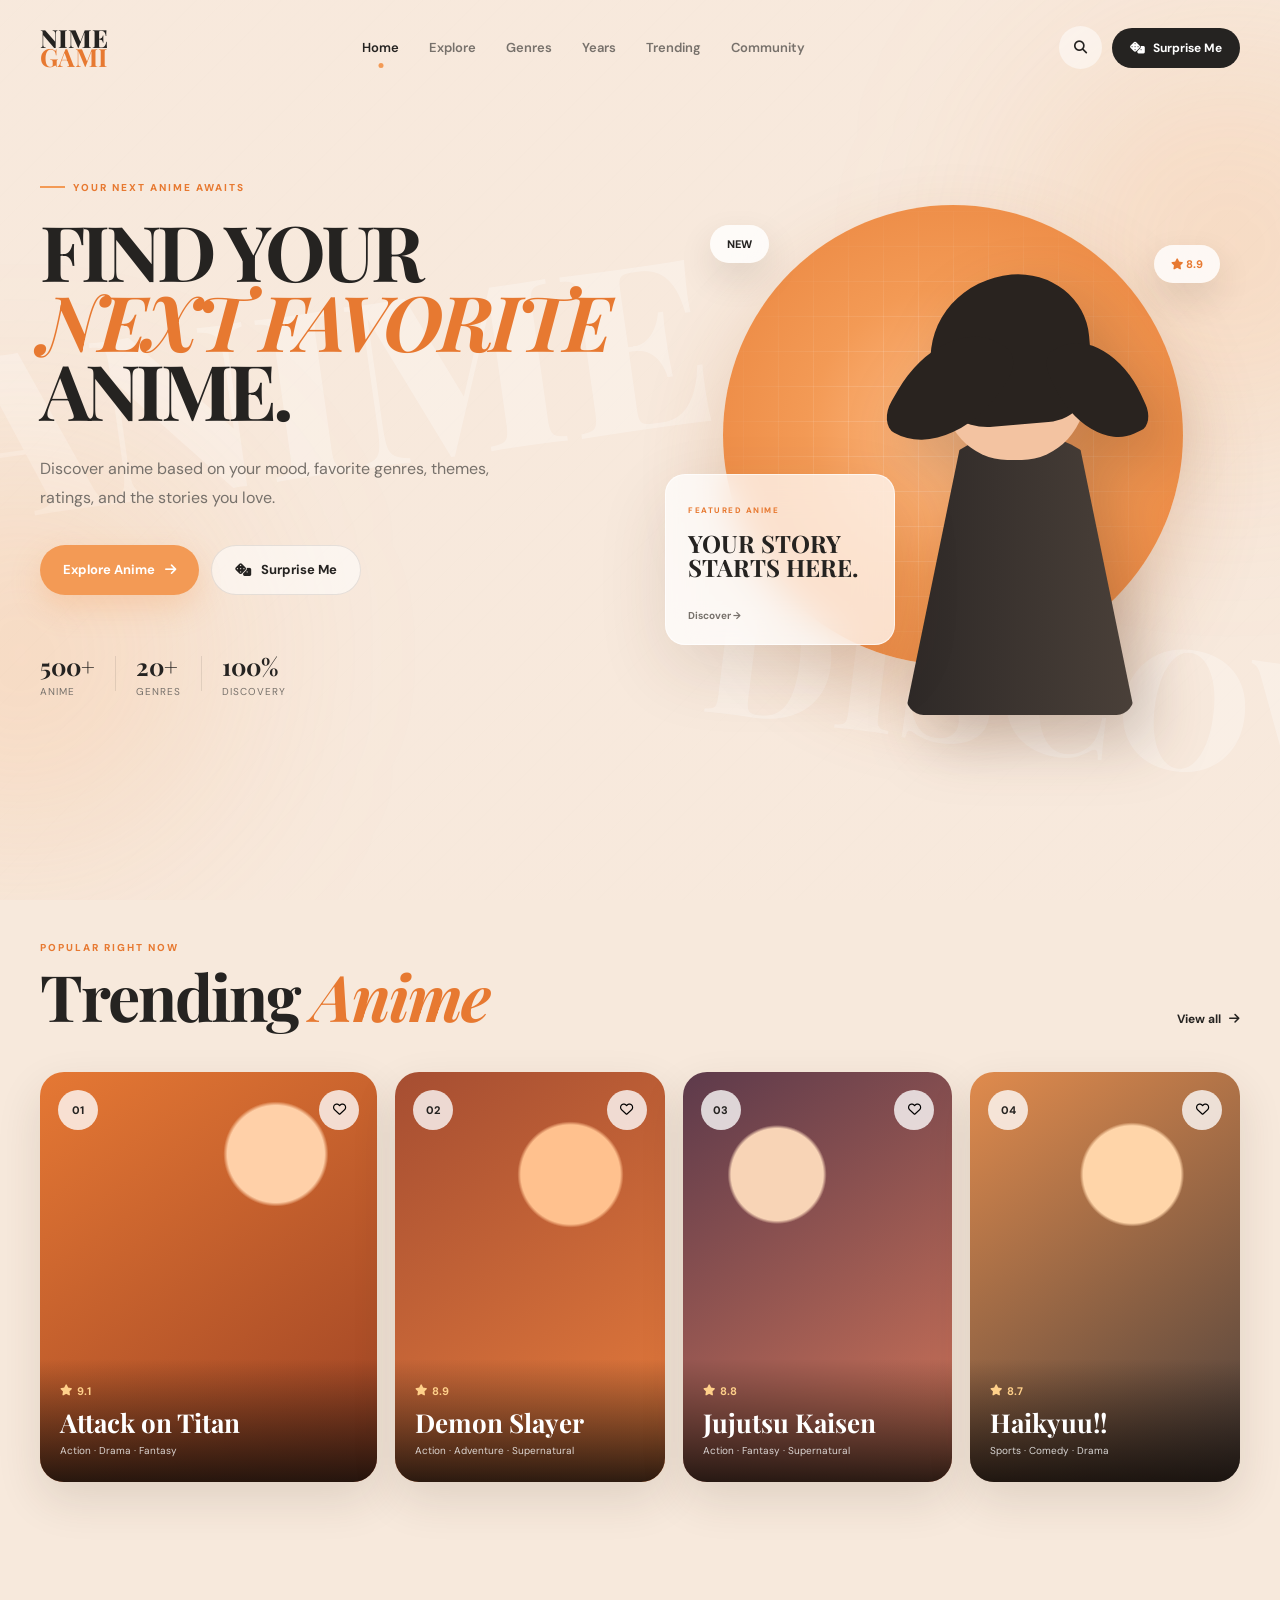
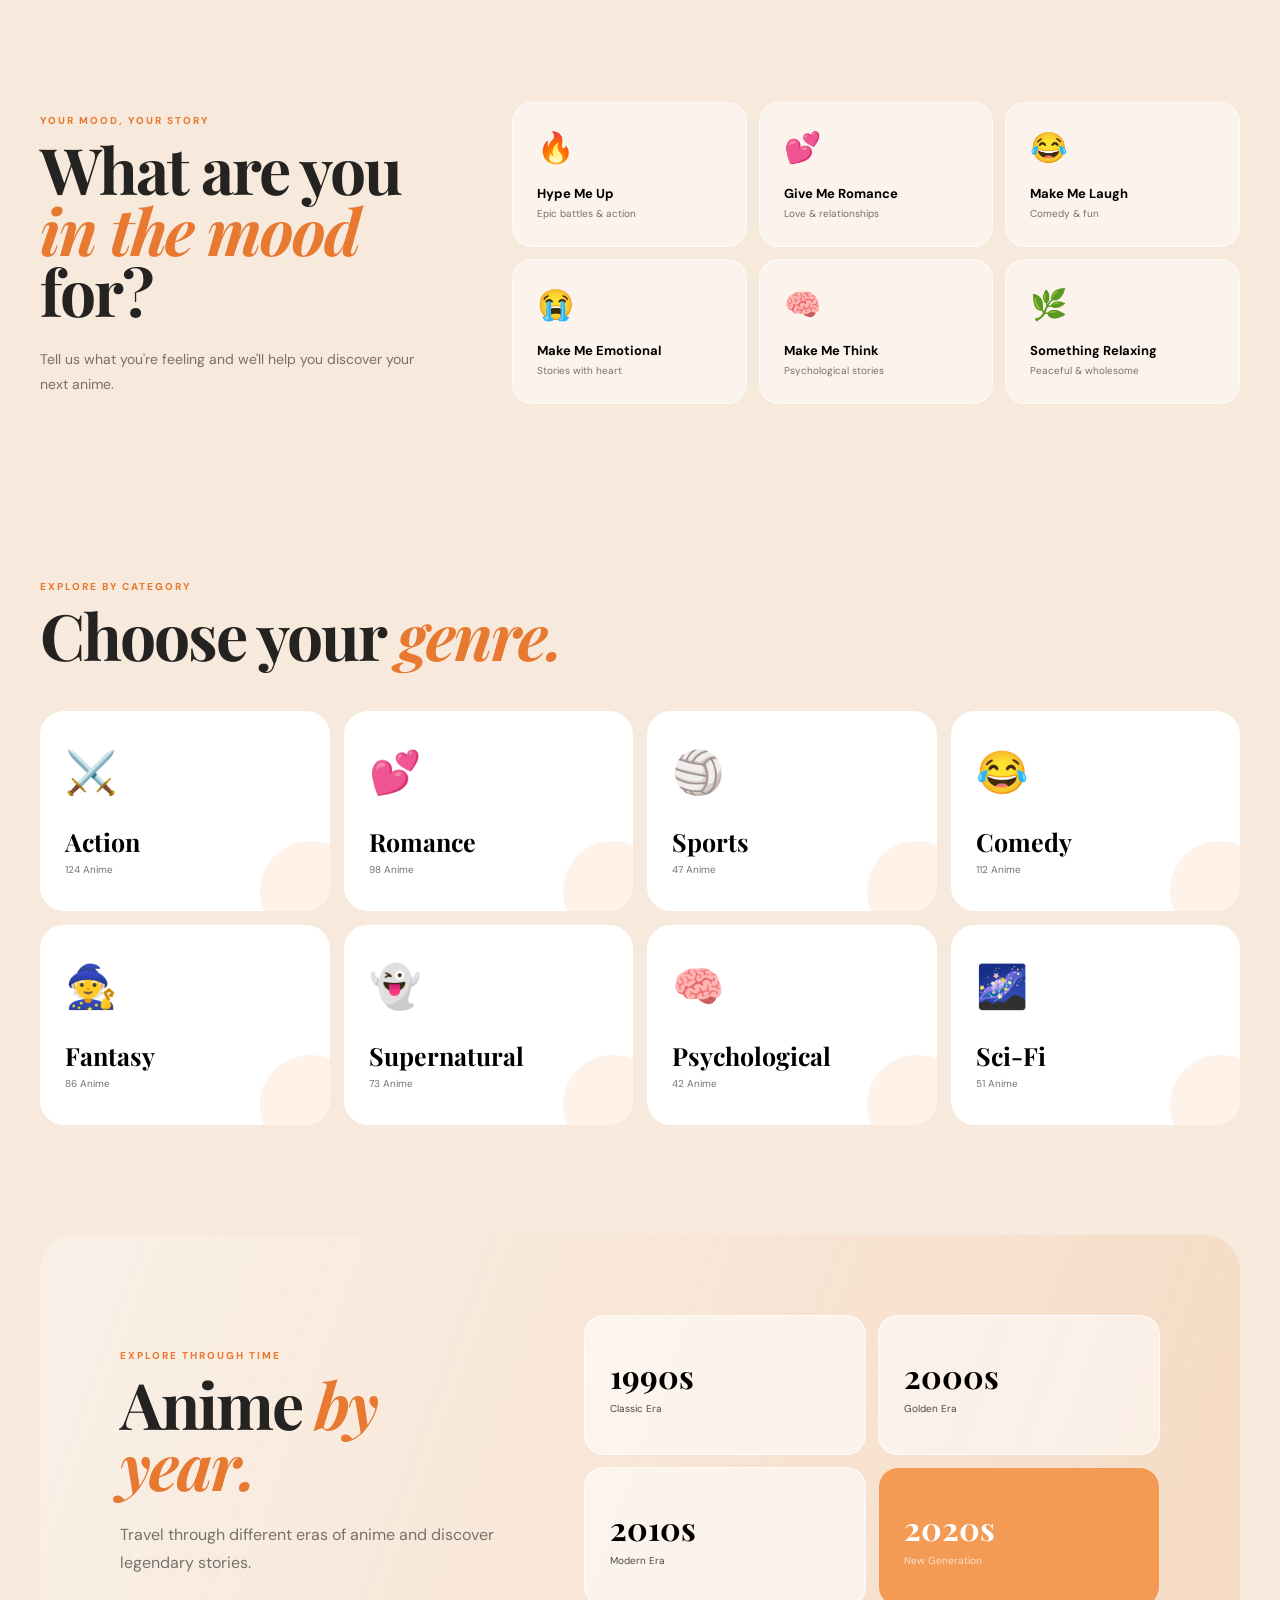
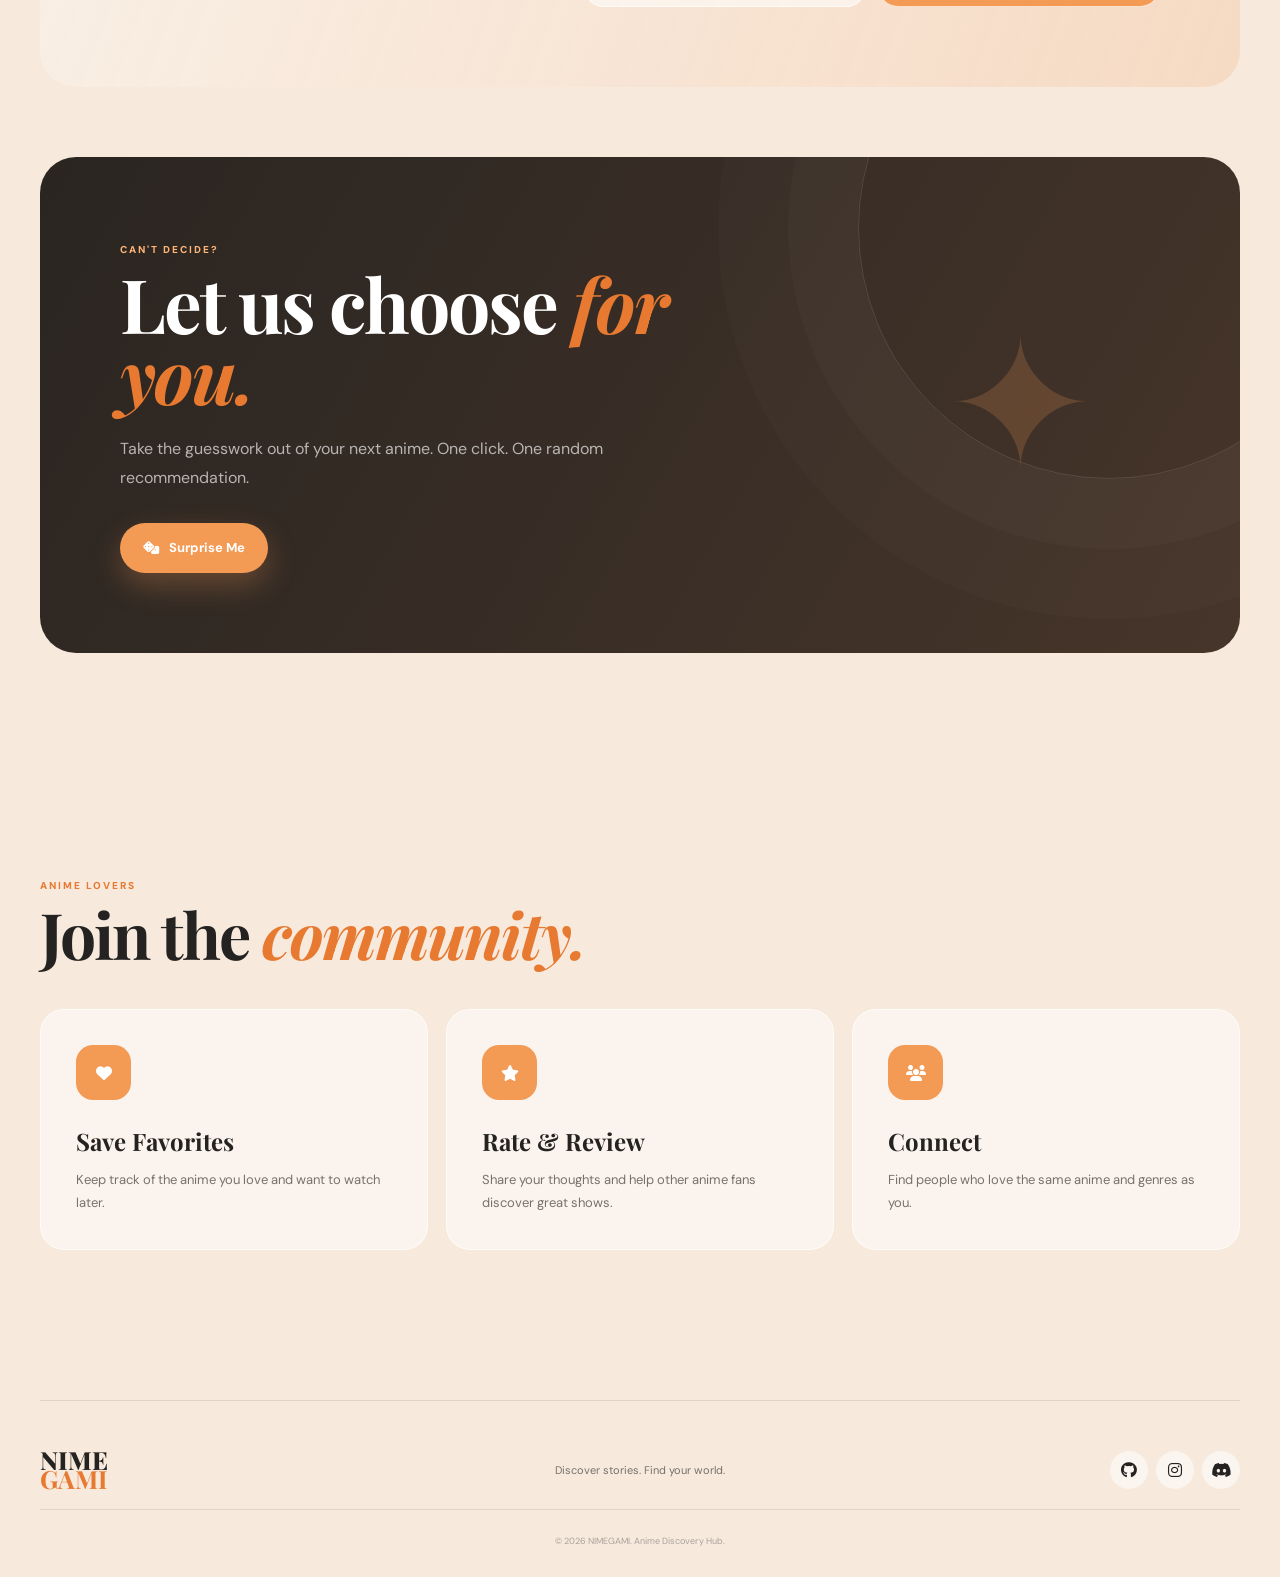
==== Dashboard.html @ 41d439b0 "01" ====
<!DOCTYPE html>
<html lang="en">
<head>
    <meta charset="UTF-8">
    <meta name="viewport" content="width=device-width, initial-scale=1.0">

    <title>NIMEGAMI — Anime Discovery Hub</title>

    <!-- Google Font -->
    <link rel="preconnect" href="https://fonts.googleapis.com">
    <link rel="preconnect" href="https://fonts.gstatic.com" crossorigin>
    <link href="https://fonts.googleapis.com/css2?family=DM+Sans:wght@400;500;600;700&family=Playfair+Display:wght@600;700;800&display=swap" rel="stylesheet">

    <!-- Icons -->
    <link rel="stylesheet"
          href="https://cdnjs.cloudflare.com/ajax/libs/font-awesome/6.5.2/css/all.min.css">

    <!-- CSS -->
    <link rel="stylesheet" href="style.css">
</head>

<body>

    <!-- =========================================
         BACKGROUND DECORATION
    ========================================== -->

    <div class="background-decoration">
        <span class="manga-text">ANIME</span>
        <span class="manga-text manga-two">DISCOVER</span>
        <div class="orange-glow glow-one"></div>
        <div class="orange-glow glow-two"></div>
    </div>


    <!-- =========================================
         NAVIGATION
    ========================================== -->

    <header class="navbar">

        <a href="#home" class="logo">
            <span>NIME</span>
            <strong>GAMI</strong>
        </a>

        <nav class="nav-links">
            <a href="#home" class="active">Home</a>
            <a href="#explore">Explore</a>
            <a href="#genres">Genres</a>
            <a href="#years">Years</a>
            <a href="#trending">Trending</a>
            <a href="#community">Community</a>
        </nav>

        <div class="nav-actions">

            <button class="search-button" id="openSearch">
                <i class="fa-solid fa-magnifying-glass"></i>
            </button>

            <button class="surprise-nav" id="navSurprise">
                <i class="fa-solid fa-dice"></i>
                Surprise Me
            </button>

        </div>

    </header>


    <main>


        <!-- =========================================
             HERO SECTION
        ========================================== -->

        <section class="hero section" id="home">

            <div class="hero-content">

                <div class="hero-label">
                    <span></span>
                    YOUR NEXT ANIME AWAITS
                </div>

                <h1>
                    FIND YOUR
                    <span>NEXT FAVORITE</span>
                    ANIME.
                </h1>

                <p>
                    Discover anime based on your mood, favorite genres,
                    themes, ratings, and the stories you love.
                </p>

                <div class="hero-buttons">

                    <a href="#explore" class="primary-button">
                        Explore Anime
                        <i class="fa-solid fa-arrow-right"></i>
                    </a>

                    <button class="secondary-button" id="heroSurprise">
                        <i class="fa-solid fa-dice"></i>
                        Surprise Me
                    </button>

                </div>

                <div class="hero-stats">

                    <div class="stat">
                        <strong>500+</strong>
                        <span>Anime</span>
                    </div>

                    <div class="stat-line"></div>

                    <div class="stat">
                        <strong>20+</strong>
                        <span>Genres</span>
                    </div>

                    <div class="stat-line"></div>

                    <div class="stat">
                        <strong>100%</strong>
                        <span>Discovery</span>
                    </div>

                </div>

            </div>


            <!-- HERO ART -->

            <div class="hero-art">

                <div class="hero-circle"></div>

                <div class="hero-grid"></div>

                <div class="hero-card">

                    <span class="featured-label">
                        FEATURED ANIME
                    </span>

                    <h3>YOUR STORY<br>STARTS HERE.</h3>

                    <div class="hero-card-bottom">
                        <span>Discover →</span>
                    </div>

                </div>

                <!-- Decorative Anime Silhouette -->
                <div class="anime-silhouette">

                    <div class="character-head"></div>

                    <div class="character-hair hair-one"></div>
                    <div class="character-hair hair-two"></div>
                    <div class="character-hair hair-three"></div>

                    <div class="character-body"></div>

                </div>

                <div class="floating-tag tag-one">
                    <i class="fa-solid fa-star"></i>
                    8.9
                </div>

                <div class="floating-tag tag-two">
                    NEW
                </div>

            </div>

        </section>


        <!-- =========================================
             TRENDING SECTION
        ========================================== -->

        <section class="section trending-section" id="trending">

            <div class="section-heading">

                <div>
                    <span class="eyebrow">POPULAR RIGHT NOW</span>

                    <h2>
                        Trending <span>Anime</span>
                    </h2>
                </div>

                <a href="#explore" class="view-all">
                    View all
                    <i class="fa-solid fa-arrow-right"></i>
                </a>

            </div>


            <div class="anime-grid" id="trendingGrid">

                <!-- CARD 1 -->

                <article class="anime-card featured-anime">

                    <div class="anime-image image-one">

                        <div class="ranking">01</div>

                        <button class="favorite-btn">
                            <i class="fa-regular fa-heart"></i>
                        </button>

                        <div class="anime-overlay">

                            <div class="anime-rating">
                                <i class="fa-solid fa-star"></i>
                                9.1
                            </div>

                            <h3>Attack on Titan</h3>

                            <p>
                                Action · Drama · Fantasy
                            </p>

                        </div>

                    </div>

                </article>


                <!-- CARD 2 -->

                <article class="anime-card">

                    <div class="anime-image image-two">

                        <div class="ranking">02</div>

                        <button class="favorite-btn">
                            <i class="fa-regular fa-heart"></i>
                        </button>

                        <div class="anime-overlay">

                            <div class="anime-rating">
                                <i class="fa-solid fa-star"></i>
                                8.9
                            </div>

                            <h3>Demon Slayer</h3>

                            <p>
                                Action · Adventure · Supernatural
                            </p>

                        </div>

                    </div>

                </article>


                <!-- CARD 3 -->

                <article class="anime-card">

                    <div class="anime-image image-three">

                        <div class="ranking">03</div>

                        <button class="favorite-btn">
                            <i class="fa-regular fa-heart"></i>
                        </button>

                        <div class="anime-overlay">

                            <div class="anime-rating">
                                <i class="fa-solid fa-star"></i>
                                8.8
                            </div>

                            <h3>Jujutsu Kaisen</h3>

                            <p>
                                Action · Fantasy · Supernatural
                            </p>

                        </div>

                    </div>

                </article>


                <!-- CARD 4 -->

                <article class="anime-card">

                    <div class="anime-image image-four">

                        <div class="ranking">04</div>

                        <button class="favorite-btn">
                            <i class="fa-regular fa-heart"></i>
                        </button>

                        <div class="anime-overlay">

                            <div class="anime-rating">
                                <i class="fa-solid fa-star"></i>
                                8.7
                            </div>

                            <h3>Haikyuu!!</h3>

                            <p>
                                Sports · Comedy · Drama
                            </p>

                        </div>

                    </div>

                </article>

            </div>

        </section>


        <!-- =========================================
             MOOD SECTION
        ========================================== -->

        <section class="section mood-section">

            <div class="mood-intro">

                <span class="eyebrow">YOUR MOOD, YOUR STORY</span>

                <h2>
                    What are you
                    <span>in the mood</span>
                    for?
                </h2>

                <p>
                    Tell us what you're feeling and we'll help
                    you discover your next anime.
                </p>

            </div>


            <div class="mood-grid">

                <button class="mood-card" data-mood="hype">
                    <span class="mood-icon">🔥</span>
                    <strong>Hype Me Up</strong>
                    <small>Epic battles & action</small>
                </button>

                <button class="mood-card" data-mood="romance">
                    <span class="mood-icon">💕</span>
                    <strong>Give Me Romance</strong>
                    <small>Love & relationships</small>
                </button>

                <button class="mood-card" data-mood="funny">
                    <span class="mood-icon">😂</span>
                    <strong>Make Me Laugh</strong>
                    <small>Comedy & fun</small>
                </button>

                <button class="mood-card" data-mood="emotional">
                    <span class="mood-icon">😭</span>
                    <strong>Make Me Emotional</strong>
                    <small>Stories with heart</small>
                </button>

                <button class="mood-card" data-mood="thinking">
                    <span class="mood-icon">🧠</span>
                    <strong>Make Me Think</strong>
                    <small>Psychological stories</small>
                </button>

                <button class="mood-card" data-mood="relax">
                    <span class="mood-icon">🌿</span>
                    <strong>Something Relaxing</strong>
                    <small>Peaceful & wholesome</small>
                </button>

            </div>

        </section>


        <!-- =========================================
             GENRES SECTION
        ========================================== -->

        <section class="section genres-section" id="genres">

            <div class="section-heading">

                <div>

                    <span class="eyebrow">
                        EXPLORE BY CATEGORY
                    </span>

                    <h2>
                        Choose your
                        <span>genre.</span>
                    </h2>

                </div>

            </div>


            <div class="genre-grid">

                <button class="genre-card action">
                    <span>⚔️</span>
                    <strong>Action</strong>
                    <small>124 Anime</small>
                </button>

                <button class="genre-card romance">
                    <span>💕</span>
                    <strong>Romance</strong>
                    <small>98 Anime</small>
                </button>

                <button class="genre-card sports">
                    <span>🏐</span>
                    <strong>Sports</strong>
                    <small>47 Anime</small>
                </button>

                <button class="genre-card comedy">
                    <span>😂</span>
                    <strong>Comedy</strong>
                    <small>112 Anime</small>
                </button>

                <button class="genre-card fantasy">
                    <span>🧙</span>
                    <strong>Fantasy</strong>
                    <small>86 Anime</small>
                </button>

                <button class="genre-card supernatural">
                    <span>👻</span>
                    <strong>Supernatural</strong>
                    <small>73 Anime</small>
                </button>

                <button class="genre-card psychological">
                    <span>🧠</span>
                    <strong>Psychological</strong>
                    <small>42 Anime</small>
                </button>

                <button class="genre-card scifi">
                    <span>🌌</span>
                    <strong>Sci-Fi</strong>
                    <small>51 Anime</small>
                </button>

            </div>

        </section>


        <!-- =========================================
             YEAR SECTION
        ========================================== -->

        <section class="section years-section" id="years">

            <div class="year-content">

                <div>

                    <span class="eyebrow">
                        EXPLORE THROUGH TIME
                    </span>

                    <h2>
                        Anime
                        <span>by year.</span>
                    </h2>

                    <p>
                        Travel through different eras of anime
                        and discover legendary stories.
                    </p>

                </div>


                <div class="year-timeline">

                    <button class="year-item">
                        <strong>1990s</strong>
                        <span>Classic Era</span>
                    </button>

                    <button class="year-item">
                        <strong>2000s</strong>
                        <span>Golden Era</span>
                    </button>

                    <button class="year-item">
                        <strong>2010s</strong>
                        <span>Modern Era</span>
                    </button>

                    <button class="year-item active">
                        <strong>2020s</strong>
                        <span>New Generation</span>
                    </button>

                </div>

            </div>

        </section>


        <!-- =========================================
             SURPRISE SECTION
        ========================================== -->

        <section class="section surprise-section">

            <div class="surprise-box">

                <div class="surprise-decoration">
                    ✦
                </div>

                <div class="surprise-content">

                    <span class="eyebrow">
                        CAN'T DECIDE?
                    </span>

                    <h2>
                        Let us choose
                        <span>for you.</span>
                    </h2>

                    <p>
                        Take the guesswork out of your next anime.
                        One click. One random recommendation.
                    </p>

                    <button class="primary-button surprise-button"
                            id="surpriseButton">

                        <i class="fa-solid fa-dice"></i>
                        Surprise Me

                    </button>

                </div>

            </div>

        </section>


        <!-- =========================================
             COMMUNITY SECTION
        ========================================== -->

        <section class="section community-section" id="community">

            <div class="section-heading">

                <div>

                    <span class="eyebrow">
                        ANIME LOVERS
                    </span>

                    <h2>
                        Join the
                        <span>community.</span>
                    </h2>

                </div>

            </div>


            <div class="community-grid">

                <div class="community-card">

                    <div class="community-icon">
                        <i class="fa-solid fa-heart"></i>
                    </div>

                    <h3>Save Favorites</h3>

                    <p>
                        Keep track of the anime you love
                        and want to watch later.
                    </p>

                </div>


                <div class="community-card">

                    <div class="community-icon">
                        <i class="fa-solid fa-star"></i>
                    </div>

                    <h3>Rate & Review</h3>

                    <p>
                        Share your thoughts and help other
                        anime fans discover great shows.
                    </p>

                </div>


                <div class="community-card">

                    <div class="community-icon">
                        <i class="fa-solid fa-users"></i>
                    </div>

                    <h3>Connect</h3>

                    <p>
                        Find people who love the same anime
                        and genres as you.
                    </p>

                </div>

            </div>

        </section>


    </main>


    <!-- =========================================
         SEARCH MODAL
    ========================================== -->

    <div class="search-modal" id="searchModal">

        <div class="search-modal-content">

            <button class="close-search" id="closeSearch">
                <i class="fa-solid fa-xmark"></i>
            </button>

            <span class="eyebrow">
                FIND YOUR ANIME
            </span>

            <h2>
                What are you
                <span>looking for?</span>
            </h2>

            <div class="search-box">

                <i class="fa-solid fa-magnifying-glass"></i>

                <input
                    type="text"
                    id="searchInput"
                    placeholder="Search anime, genre, theme..."
                >

            </div>

            <div class="search-suggestions">

                <span>Try:</span>

                <button>Action</button>
                <button>Romance</button>
                <button>Sports</button>
                <button>Fantasy</button>
                <button>2024</button>

            </div>

        </div>

    </div>


    <!-- =========================================
         RECOMMENDATION MODAL
    ========================================== -->

    <div class="recommendation-modal" id="recommendationModal">

        <div class="recommendation-card">

            <button class="close-recommendation"
                    id="closeRecommendation">

                <i class="fa-solid fa-xmark"></i>

            </button>

            <span class="eyebrow">
                ✨ YOUR RANDOM PICK
            </span>

            <div class="recommendation-poster"
                 id="recommendationPoster">

                <div class="poster-placeholder">
                    NIMEGAMI
                </div>

            </div>

            <div class="recommendation-info">

                <h2 id="recommendationTitle">
                    Your Anime
                </h2>

                <div class="recommendation-meta"
                     id="recommendationMeta">

                    Action · Adventure · Fantasy

                </div>

                <div class="recommendation-rating">

                    <i class="fa-solid fa-star"></i>

                    <strong id="recommendationRating">
                        8.8
                    </strong>

                </div>

                <p id="recommendationDescription">
                    Discover something new today.
                </p>

                <button class="primary-button"
                        id="anotherRecommendation">

                    <i class="fa-solid fa-dice"></i>
                    Try Another

                </button>

            </div>

        </div>

    </div>


    <!-- =========================================
         FOOTER
    ========================================== -->

    <footer class="footer">

        <div class="footer-logo">
            <span>NIME</span>
            <strong>GAMI</strong>
        </div>

        <p>
            Discover stories. Find your world.
        </p>

        <div class="social-links">

            <a href="#">
                <i class="fa-brands fa-github"></i>
            </a>

            <a href="#">
                <i class="fa-brands fa-instagram"></i>
            </a>

            <a href="#">
                <i class="fa-brands fa-discord"></i>
            </a>

        </div>

        <div class="footer-bottom">
            © 2026 NIMEGAMI. Anime Discovery Hub.
        </div>

    </footer>


    <!-- JavaScript -->
    <script src="script.js"></script>

</body>
</html>
---- style.css ----
/* =========================================================
   NIMEGAMI — ANIME DISCOVERY HUB
   STYLE.CSS
========================================================= */


/* =========================================================
   01. ROOT VARIABLES
========================================================= */

:root {
    --cream: #f7e9dc;
    --cream-light: #fffaf5;
    --cream-dark: #ead6c5;

    --orange: #f39a55;
    --orange-dark: #e77931;
    --orange-light: #ffb477;

    --black: #252321;
    --gray: #77716b;
    --gray-light: #aaa29b;

    --white: #ffffff;

    --border: rgba(37, 35, 33, 0.1);
    --glass: rgba(255, 255, 255, 0.55);

    --shadow:
        0 25px 70px rgba(81, 53, 35, 0.12);

    --radius-small: 14px;
    --radius: 24px;
    --radius-large: 36px;

    --transition: 0.35s cubic-bezier(0.22, 1, 0.36, 1);
}


/* =========================================================
   02. RESET
========================================================= */

* {
    margin: 0;
    padding: 0;
    box-sizing: border-box;
}

html {
    scroll-behavior: smooth;
}

body {
    font-family: "DM Sans", sans-serif;
    background: var(--cream);
    color: var(--black);
    overflow-x: hidden;
}

button,
input {
    font-family: inherit;
}

button {
    border: none;
    cursor: pointer;
}

a {
    color: inherit;
    text-decoration: none;
}


/* =========================================================
   03. BODY BACKGROUND
========================================================= */

body::before {
    content: "";
    position: fixed;
    inset: 0;

    background-image:
        linear-gradient(
            rgba(247, 233, 220, 0.82),
            rgba(247, 233, 220, 0.82)
        ),
        repeating-linear-gradient(
            135deg,
            transparent 0px,
            transparent 18px,
            rgba(37, 35, 33, 0.018) 19px,
            transparent 20px
        );

    pointer-events: none;
    z-index: -5;
}


/* =========================================================
   04. BACKGROUND DECORATION
========================================================= */

.background-decoration {
    position: fixed;
    inset: 0;
    pointer-events: none;
    overflow: hidden;
    z-index: -3;
}

.manga-text {
    position: absolute;

    top: 25%;
    left: -5%;

    font-family: "Playfair Display", serif;
    font-size: clamp(100px, 18vw, 300px);
    font-weight: 800;

    color: rgba(255, 255, 255, 0.28);

    transform: rotate(-8deg);
    user-select: none;
}

.manga-two {
    top: 65%;
    left: 55%;

    font-size: clamp(70px, 13vw, 220px);
    transform: rotate(7deg);
}

.orange-glow {
    position: absolute;

    width: 400px;
    height: 400px;

    background: rgba(243, 154, 85, 0.18);

    filter: blur(100px);
    border-radius: 50%;
}

.glow-one {
    top: 5%;
    right: -150px;
}

.glow-two {
    bottom: 5%;
    left: -180px;
}


/* =========================================================
   05. NAVBAR
========================================================= */

.navbar {
    width: min(1400px, calc(100% - 80px));
    margin: 0 auto;

    height: 95px;

    display: flex;
    align-items: center;
    justify-content: space-between;

    position: relative;
    z-index: 20;
}


/* LOGO */

.logo,
.footer-logo {
    display: flex;
    flex-direction: column;

    line-height: 0.75;

    font-family: "Playfair Display", serif;
    font-size: 25px;
    font-weight: 800;
}

.logo span,
.footer-logo span {
    color: var(--black);
}

.logo strong,
.footer-logo strong {
    color: var(--orange-dark);
}


/* NAV LINKS */

.nav-links {
    display: flex;
    align-items: center;
    gap: 30px;
}

.nav-links a {
    position: relative;

    font-size: 13px;
    font-weight: 600;

    color: var(--gray);

    transition: var(--transition);
}

.nav-links a:hover,
.nav-links a.active {
    color: var(--black);
}

.nav-links a.active::after {
    content: "";

    position: absolute;

    width: 5px;
    height: 5px;

    background: var(--orange);
    border-radius: 50%;

    bottom: -12px;
    left: 50%;

    transform: translateX(-50%);
}


/* NAV ACTIONS */

.nav-actions {
    display: flex;
    align-items: center;
    gap: 10px;
}

.search-button {
    width: 43px;
    height: 43px;

    border-radius: 50%;

    background: rgba(255, 255, 255, 0.5);

    color: var(--black);

    transition: var(--transition);
}

.search-button:hover {
    background: var(--white);
    transform: translateY(-2px);
}

.surprise-nav {
    display: flex;
    align-items: center;
    gap: 8px;

    padding: 12px 18px;

    background: var(--black);
    color: var(--white);

    border-radius: 100px;

    font-size: 12px;
    font-weight: 700;

    transition: var(--transition);
}

.surprise-nav:hover {
    background: var(--orange-dark);
    transform: translateY(-2px);
}


/* =========================================================
   06. GENERAL SECTION
========================================================= */

.section {
    width: min(1400px, calc(100% - 80px));
    margin: 0 auto;
    padding: 110px 0;
}


/* =========================================================
   07. HERO
========================================================= */

.hero {
    min-height: 650px;

    display: grid;
    grid-template-columns: 1fr 1fr;

    align-items: center;
    gap: 50px;

    padding-top: 60px;
}


/* HERO CONTENT */

.hero-content {
    position: relative;
    z-index: 4;
}

.hero-label,
.eyebrow {
    display: inline-flex;
    align-items: center;
    gap: 8px;

    font-size: 10px;
    font-weight: 800;

    letter-spacing: 2px;

    color: var(--orange-dark);
}

.hero-label span {
    width: 25px;
    height: 2px;

    background: var(--orange);
}


/* HERO TITLE */

.hero h1 {
    margin-top: 22px;

    max-width: 650px;

    font-family: "Playfair Display", serif;

    font-size: clamp(60px, 6vw, 100px);
    line-height: 0.91;

    letter-spacing: -4px;
}

.hero h1 span {
    display: block;
    color: var(--orange-dark);
    font-style: italic;
}


/* HERO DESCRIPTION */

.hero-content > p {
    max-width: 500px;

    margin-top: 30px;

    color: var(--gray);

    font-size: 16px;
    line-height: 1.8;
}


/* HERO BUTTONS */

.hero-buttons {
    display: flex;
    align-items: center;
    gap: 12px;

    margin-top: 32px;
}

.primary-button,
.secondary-button {
    min-height: 50px;

    padding: 0 23px;

    border-radius: 100px;

    display: inline-flex;
    align-items: center;
    justify-content: center;
    gap: 10px;

    font-size: 13px;
    font-weight: 700;

    transition: var(--transition);
}

.primary-button {
    background: var(--orange);
    color: var(--white);

    box-shadow:
        0 12px 30px rgba(243, 154, 85, 0.28);
}

.primary-button:hover {
    background: var(--orange-dark);
    transform: translateY(-3px);
    box-shadow:
        0 18px 35px rgba(243, 154, 85, 0.35);
}

.secondary-button {
    background: rgba(255, 255, 255, 0.55);
    color: var(--black);

    border: 1px solid var(--border);
}

.secondary-button:hover {
    background: var(--white);
    transform: translateY(-3px);
}


/* HERO STATS */

.hero-stats {
    display: flex;
    align-items: center;
    gap: 20px;

    margin-top: 55px;
}

.stat {
    display: flex;
    flex-direction: column;
    gap: 3px;
}

.stat strong {
    font-family: "Playfair Display", serif;
    font-size: 24px;
}

.stat span {
    color: var(--gray);
    font-size: 10px;
    text-transform: uppercase;
    letter-spacing: 1px;
}

.stat-line {
    width: 1px;
    height: 35px;
    background: var(--border);
}


/* =========================================================
   08. HERO ART
========================================================= */

.hero-art {
    height: 560px;

    position: relative;

    display: flex;
    align-items: center;
    justify-content: center;
}


/* CIRCLE */

.hero-circle {
    position: absolute;

    width: min(500px, 80%);
    aspect-ratio: 1;

    border-radius: 50%;

    background:
        radial-gradient(
            circle,
            #ffbd87 0%,
            var(--orange) 45%,
            #e9823c 100%
        );

    box-shadow:
        0 40px 80px rgba(181, 101, 43, 0.25);

    animation: floatCircle 7s ease-in-out infinite;
}

@keyframes floatCircle {
    0%,
    100% {
        transform: translateY(0);
    }

    50% {
        transform: translateY(-12px);
    }
}


/* GRID */

.hero-grid {
    position: absolute;

    width: 85%;
    height: 80%;

    background-image:
        linear-gradient(
            rgba(255,255,255,0.13) 1px,
            transparent 1px
        ),
        linear-gradient(
            90deg,
            rgba(255,255,255,0.13) 1px,
            transparent 1px
        );

    background-size: 35px 35px;

    mask-image: radial-gradient(
        circle,
        black 30%,
        transparent 75%
    );
}


/* HERO CARD */

.hero-card {
    position: absolute;

    left: 0;
    bottom: 70px;

    width: 230px;

    padding: 22px;

    border-radius: 20px;

    background: rgba(255, 255, 255, 0.72);
    backdrop-filter: blur(18px);

    border: 1px solid rgba(255,255,255,0.65);

    box-shadow: var(--shadow);

    z-index: 5;
}

.featured-label {
    font-size: 8px;
    font-weight: 800;
    letter-spacing: 1.5px;

    color: var(--orange-dark);
}

.hero-card h3 {
    margin-top: 13px;

    font-family: "Playfair Display", serif;
    font-size: 24px;
    line-height: 1;
}

.hero-card-bottom {
    margin-top: 30px;

    font-size: 10px;
    font-weight: 700;

    color: var(--gray);
}


/* =========================================================
   09. ANIME SILHOUETTE
========================================================= */

.anime-silhouette {
    position: absolute;

    width: 290px;
    height: 440px;

    right: 80px;
    bottom: 20px;

    z-index: 4;

    filter:
        drop-shadow(
            20px 25px 30px rgba(66, 36, 19, 0.25)
        );
}


/* HEAD */

.character-head {
    position: absolute;

    width: 145px;
    height: 160px;

    background: #f3c3a1;

    border-radius:
        48% 52% 45% 45%;

    left: 72px;
    top: 45px;

    z-index: 3;
}


/* HAIR */

.character-hair {
    position: absolute;

    background: #29231f;

    z-index: 5;
}

.hair-one {
    width: 160px;
    height: 150px;

    left: 60px;
    top: 20px;

    border-radius: 55% 45% 30% 35%;

    transform: rotate(-5deg);
}

.hair-two {
    width: 90px;
    height: 130px;

    left: 35px;
    top: 70px;

    border-radius: 70% 20% 80% 20%;

    transform: rotate(30deg);
}

.hair-three {
    width: 75px;
    height: 110px;

    right: 25px;
    top: 80px;

    border-radius: 20% 70% 20% 70%;

    transform: rotate(-25deg);
}


/* BODY */

.character-body {
    position: absolute;

    width: 230px;
    height: 280px;

    left: 35px;
    top: 180px;

    background:
        linear-gradient(
            90deg,
            #2e2927,
            #4a4039
        );

    border-radius:
        45% 45% 8% 8%;

    clip-path: polygon(
        25% 0,
        75% 0,
        100% 100%,
        0 100%
    );
}


/* =========================================================
   10. FLOATING TAGS
========================================================= */

.floating-tag {
    position: absolute;

    z-index: 8;

    padding: 12px 17px;

    border-radius: 100px;

    background: rgba(255,255,255,0.8);
    backdrop-filter: blur(15px);

    box-shadow: 0 15px 35px rgba(60, 40, 25, 0.12);

    font-size: 11px;
    font-weight: 800;

    animation: floating 4s ease-in-out infinite;
}

.tag-one {
    right: 20px;
    top: 90px;

    color: var(--orange-dark);
}

.tag-two {
    left: 45px;
    top: 70px;

    animation-delay: 1s;
}

@keyframes floating {
    0%,
    100% {
        transform: translateY(0);
    }

    50% {
        transform: translateY(-10px);
    }
}


/* =========================================================
   11. SECTION HEADINGS
========================================================= */

.section-heading {
    display: flex;
    align-items: end;
    justify-content: space-between;

    margin-bottom: 45px;
}

.section-heading h2,
.mood-intro h2,
.year-content h2,
.surprise-content h2 {
    margin-top: 10px;

    font-family: "Playfair Display", serif;

    font-size: clamp(42px, 5vw, 70px);

    line-height: 0.95;

    letter-spacing: -2px;
}

.section-heading h2 span,
.mood-intro h2 span,
.year-content h2 span,
.surprise-content h2 span {
    color: var(--orange-dark);
    font-style: italic;
}

.view-all {
    display: flex;
    align-items: center;
    gap: 8px;

    font-size: 12px;
    font-weight: 700;

    transition: var(--transition);
}

.view-all:hover {
    color: var(--orange-dark);
    transform: translateX(5px);
}


/* =========================================================
   12. ANIME GRID
========================================================= */

.anime-grid {
    display: grid;

    grid-template-columns:
        1.25fr
        1fr
        1fr
        1fr;

    gap: 18px;
}

.anime-card {
    min-width: 0;
}

.anime-image {
    height: 410px;

    position: relative;
    overflow: hidden;

    border-radius: var(--radius);

    background-color: var(--orange);

    background-size: cover;
    background-position: center;

    box-shadow:
        0 18px 45px rgba(61, 39, 24, 0.12);

    transition: var(--transition);
}


/* FAKE ANIME ART */

.image-one {
    background:
        radial-gradient(
            circle at 70% 20%,
            #ffd0a8 0 12%,
            transparent 13%
        ),
        linear-gradient(
            145deg,
            #e57834,
            #9c4224
        );
}

.image-two {
    background:
        radial-gradient(
            circle at 65% 25%,
            #ffc18e 0 14%,
            transparent 15%
        ),
        linear-gradient(
            145deg,
            #a64e32,
            #e67c3c
        );
}

.image-three {
    background:
        radial-gradient(
            circle at 35% 25%,
            #f8d4b6 0 13%,
            transparent 14%
        ),
        linear-gradient(
            145deg,
            #5d3a4b,
            #d27558
        );
}

.image-four {
    background:
        radial-gradient(
            circle at 60% 25%,
            #ffd5a9 0 14%,
            transparent 15%
        ),
        linear-gradient(
            145deg,
            #e08b4d,
            #4b403c
        );
}


/* IMAGE HOVER */

.anime-card:hover .anime-image {
    transform: translateY(-8px);
    box-shadow:
        0 30px 55px rgba(61, 39, 24, 0.18);
}


/* RANKING */

.ranking {
    position: absolute;

    top: 18px;
    left: 18px;

    width: 40px;
    height: 40px;

    display: grid;
    place-items: center;

    border-radius: 50%;

    background: rgba(255,255,255,0.78);
    backdrop-filter: blur(10px);

    font-size: 11px;
    font-weight: 800;
}


/* FAVORITE */

.favorite-btn {
    position: absolute;

    top: 18px;
    right: 18px;

    width: 40px;
    height: 40px;

    border-radius: 50%;

    background: rgba(255,255,255,0.78);
    backdrop-filter: blur(10px);

    transition: var(--transition);
}

.favorite-btn:hover {
    background: var(--white);
    transform: scale(1.1);
}

.favorite-btn.active {
    color: #e85d57;
}


/* ANIME OVERLAY */

.anime-overlay {
    position: absolute;

    inset: auto 0 0;

    padding: 25px 20px;

    color: white;

    background:
        linear-gradient(
            transparent,
            rgba(20, 14, 10, 0.88)
        );
}

.anime-overlay h3 {
    margin-top: 7px;

    font-family: "Playfair Display", serif;

    font-size: 26px;
}

.anime-overlay p {
    margin-top: 4px;

    font-size: 10px;

    opacity: 0.8;
}

.anime-rating {
    display: flex;
    align-items: center;
    gap: 5px;

    color: #ffd08a;

    font-size: 11px;
    font-weight: 700;
}


/* =========================================================
   13. MOOD SECTION
========================================================= */

.mood-section {
    display: grid;

    grid-template-columns: 0.7fr 1.3fr;

    gap: 80px;

    align-items: center;
}

.mood-intro p {
    max-width: 400px;

    margin-top: 25px;

    color: var(--gray);

    line-height: 1.8;
    font-size: 14px;
}

.mood-grid {
    display: grid;

    grid-template-columns: repeat(3, 1fr);

    gap: 12px;
}

.mood-card {
    padding: 24px;

    min-height: 145px;

    text-align: left;

    background: rgba(255,255,255,0.45);

    border: 1px solid rgba(255,255,255,0.6);

    border-radius: 20px;

    transition: var(--transition);
}

.mood-card:hover {
    background: var(--white);

    transform: translateY(-6px);

    box-shadow:
        0 20px 40px rgba(80, 50, 30, 0.1);
}

.mood-icon {
    display: block;

    font-size: 30px;

    margin-bottom: 18px;
}

.mood-card strong {
    display: block;

    font-size: 13px;
}

.mood-card small {
    display: block;

    margin-top: 5px;

    color: var(--gray);

    font-size: 10px;
}


/* =========================================================
   14. GENRE SECTION
========================================================= */

.genres-section {
    padding-top: 60px;
}

.genre-grid {
    display: grid;

    grid-template-columns: repeat(4, 1fr);

    gap: 14px;
}

.genre-card {
    min-height: 200px;

    padding: 25px;

    position: relative;

    overflow: hidden;

    text-align: left;

    border-radius: var(--radius);

    background: var(--white);

    transition: var(--transition);
}

.genre-card:hover {
    transform: translateY(-8px) rotate(-1deg);

    box-shadow:
        0 25px 50px rgba(67, 45, 30, 0.13);
}

.genre-card span {
    font-size: 42px;
}

.genre-card strong {
    display: block;

    margin-top: 25px;

    font-family: "Playfair Display", serif;

    font-size: 25px;
}

.genre-card small {
    display: block;

    margin-top: 5px;

    color: var(--gray);

    font-size: 10px;
}

.genre-card::after {
    content: "";

    position: absolute;

    width: 100px;
    height: 100px;

    border-radius: 50%;

    right: -30px;
    bottom: -30px;

    background: rgba(243,154,85,0.13);

    transition: var(--transition);
}

.genre-card:hover::after {
    transform: scale(1.8);
}


/* =========================================================
   15. YEAR SECTION
========================================================= */

.years-section {
    background:
        linear-gradient(
            110deg,
            rgba(255,255,255,0.35),
            rgba(243,154,85,0.18)
        );

    border-radius: var(--radius-large);

    padding: 80px;

    width: min(1400px, calc(100% - 80px));
}

.year-content {
    display: grid;

    grid-template-columns: 0.8fr 1.2fr;

    gap: 80px;

    align-items: center;
}

.year-content p {
    max-width: 400px;

    margin-top: 25px;

    color: var(--gray);

    line-height: 1.8;
}

.year-timeline {
    display: grid;

    grid-template-columns: repeat(2, 1fr);

    gap: 12px;
}

.year-item {
    min-height: 140px;

    padding: 25px;

    text-align: left;

    border-radius: 20px;

    background: rgba(255,255,255,0.55);

    border: 1px solid rgba(255,255,255,0.7);

    transition: var(--transition);
}

.year-item:hover,
.year-item.active {
    background: var(--orange);
    color: var(--white);

    transform: translateY(-5px);
}

.year-item strong {
    display: block;

    font-family: "Playfair Display", serif;

    font-size: 32px;
}

.year-item span {
    display: block;

    margin-top: 5px;

    font-size: 10px;

    opacity: 0.7;
}


/* =========================================================
   16. SURPRISE SECTION
========================================================= */

.surprise-section {
    padding-top: 70px;
}

.surprise-box {
    min-height: 430px;

    position: relative;

    overflow: hidden;

    display: flex;
    align-items: center;

    padding: 80px;

    border-radius: var(--radius-large);

    background:
        linear-gradient(
            120deg,
            #2a2521,
            #46352a
        );

    color: var(--white);
}

.surprise-box::before {
    content: "";

    position: absolute;

    width: 500px;
    height: 500px;

    right: -120px;
    top: -180px;

    border-radius: 50%;

    border: 1px solid rgba(255,255,255,0.12);
    box-shadow:
        0 0 0 70px rgba(255,255,255,0.02),
        0 0 0 140px rgba(255,255,255,0.015);
}

.surprise-content {
    position: relative;
    z-index: 2;

    max-width: 600px;
}

.surprise-content h2 {
    font-size: clamp(45px, 6vw, 75px);
}

.surprise-content p {
    max-width: 500px;

    margin: 25px 0 30px;

    color: rgba(255,255,255,0.65);

    line-height: 1.8;
}

.surprise-content .eyebrow {
    color: var(--orange-light);
}

.surprise-decoration {
    position: absolute;

    right: 12%;
    top: 50%;

    transform: translateY(-50%);

    font-size: 180px;

    color: rgba(243,154,85,0.2);

    animation: spinSlow 15s linear infinite;
}

@keyframes spinSlow {
    to {
        transform: translateY(-50%) rotate(360deg);
    }
}


/* =========================================================
   17. COMMUNITY
========================================================= */

.community-grid {
    display: grid;

    grid-template-columns: repeat(3, 1fr);

    gap: 18px;
}

.community-card {
    padding: 35px;

    background: rgba(255,255,255,0.48);

    border: 1px solid rgba(255,255,255,0.65);

    border-radius: var(--radius);

    transition: var(--transition);
}

.community-card:hover {
    background: var(--white);

    transform: translateY(-6px);

    box-shadow: var(--shadow);
}

.community-icon {
    width: 55px;
    height: 55px;

    display: grid;
    place-items: center;

    border-radius: 17px;

    background: var(--orange);

    color: var(--white);

    margin-bottom: 25px;
}

.community-card h3 {
    font-family: "Playfair Display", serif;

    font-size: 24px;
}

.community-card p {
    margin-top: 12px;

    color: var(--gray);

    font-size: 13px;
    line-height: 1.7;
}


/* =========================================================
   18. SEARCH MODAL
========================================================= */

.search-modal,
.recommendation-modal {
    position: fixed;

    inset: 0;

    z-index: 100;

    display: flex;
    align-items: center;
    justify-content: center;

    padding: 20px;

    background: rgba(32, 25, 20, 0.55);

    backdrop-filter: blur(12px);

    opacity: 0;
    visibility: hidden;

    transition: var(--transition);
}

.search-modal.show,
.recommendation-modal.show {
    opacity: 1;
    visibility: visible;
}

.search-modal-content {
    width: min(700px, 100%);

    padding: 55px;

    position: relative;

    background: var(--cream-light);

    border-radius: var(--radius-large);

    box-shadow:
        0 40px 100px rgba(0,0,0,0.2);

    transform: translateY(20px) scale(0.96);

    transition: var(--transition);
}

.search-modal.show .search-modal-content {
    transform: translateY(0) scale(1);
}

.search-modal-content h2 {
    margin: 12px 0 30px;

    font-family: "Playfair Display", serif;

    font-size: clamp(38px, 6vw, 60px);

    line-height: 1;
}

.search-modal-content h2 span {
    color: var(--orange-dark);
    font-style: italic;
}

.close-search,
.close-recommendation {
    position: absolute;

    top: 20px;
    right: 20px;

    width: 40px;
    height: 40px;

    border-radius: 50%;

    background: rgba(0,0,0,0.05);

    transition: var(--transition);
}

.close-search:hover,
.close-recommendation:hover {
    background: var(--black);
    color: white;
}


/* SEARCH BOX */

.search-box {
    display: flex;
    align-items: center;
    gap: 15px;

    padding: 18px 20px;

    background: var(--white);

    border-radius: 16px;

    border: 1px solid var(--border);
}

.search-box i {
    color: var(--gray);
}

.search-box input {
    width: 100%;

    border: none;
    outline: none;

    background: transparent;

    font-size: 14px;
}

.search-suggestions {
    display: flex;
    align-items: center;
    flex-wrap: wrap;

    gap: 8px;

    margin-top: 18px;

    font-size: 11px;
}

.search-suggestions span {
    color: var(--gray);
}

.search-suggestions button {
    padding: 8px 13px;

    border-radius: 100px;

    background: var(--cream);

    font-size: 10px;

    transition: var(--transition);
}

.search-suggestions button:hover {
    background: var(--orange);
    color: white;
}


/* =========================================================
   19. RECOMMENDATION MODAL
========================================================= */

.recommendation-card {
    width: min(850px, 100%);

    display: grid;

    grid-template-columns: 280px 1fr;

    position: relative;

    overflow: hidden;

    background: var(--cream-light);

    border-radius: var(--radius-large);

    box-shadow:
        0 40px 100px rgba(0,0,0,0.25);

    transform: translateY(20px) scale(0.96);

    transition: var(--transition);
}

.recommendation-modal.show .recommendation-card {
    transform: translateY(0) scale(1);
}

.recommendation-poster {
    min-height: 430px;

    background:
        linear-gradient(
            145deg,
            #e98748,
            #5c3930
        );

    display: grid;
    place-items: center;

    position: relative;
    overflow: hidden;
}

.recommendation-poster::before {
    content: "✦";

    position: absolute;

    font-size: 200px;

    color: rgba(255,255,255,0.08);
}

.poster-placeholder {
    position: relative;
    z-index: 2;

    transform: rotate(-8deg);

    font-family: "Playfair Display", serif;

    font-size: 30px;
    font-weight: 800;

    color: rgba(255,255,255,0.8);
}

.recommendation-info {
    padding: 65px 50px;
}

.recommendation-info h2 {
    margin-top: 10px;

    font-family: "Playfair Display", serif;

    font-size: 45px;

    line-height: 1;
}

.recommendation-meta {
    margin-top: 12px;

    color: var(--gray);

    font-size: 12px;
}

.recommendation-rating {
    display: inline-flex;
    align-items: center;
    gap: 6px;

    margin-top: 20px;

    color: var(--orange-dark);
}

.recommendation-rating i {
    color: #e99a46;
}

.recommendation-info p {
    margin: 25px 0 30px;

    color: var(--gray);

    line-height: 1.8;

    font-size: 13px;
}


/* =========================================================
   20. FOOTER
========================================================= */

.footer {
    width: min(1400px, calc(100% - 80px));

    margin: 40px auto 0;

    padding: 50px 0 30px;

    border-top: 1px solid var(--border);

    display: grid;

    grid-template-columns: 1fr 1fr 1fr;

    align-items: center;

    gap: 20px;
}

.footer p {
    text-align: center;

    color: var(--gray);

    font-size: 11px;
}

.social-links {
    display: flex;
    justify-content: flex-end;
    gap: 8px;
}

.social-links a {
    width: 38px;
    height: 38px;

    display: grid;
    place-items: center;

    border-radius: 50%;

    background: rgba(255,255,255,0.55);

    transition: var(--transition);
}

.social-links a:hover {
    background: var(--orange);
    color: white;

    transform: translateY(-3px);
}

.footer-bottom {
    grid-column: 1 / -1;

    padding-top: 25px;

    text-align: center;

    border-top: 1px solid var(--border);

    color: var(--gray-light);

    font-size: 9px;
}


/* =========================================================
   21. SCROLLBAR
========================================================= */

::-webkit-scrollbar {
    width: 8px;
}

::-webkit-scrollbar-track {
    background: var(--cream);
}

::-webkit-scrollbar-thumb {
    background: var(--orange);
    border-radius: 20px;
}

::-webkit-scrollbar-thumb:hover {
    background: var(--orange-dark);
}


/* =========================================================
   22. SELECTION
========================================================= */

::selection {
    background: var(--orange);
    color: white;
}


/* =========================================================
   23. RESPONSIVE — TABLET
========================================================= */

@media (max-width: 1100px) {

    .navbar,
    .section,
    .footer {
        width: min(100% - 40px, 900px);
    }

    .nav-links {
        gap: 16px;
    }

    .nav-links a {
        font-size: 11px;
    }

    .hero {
        grid-template-columns: 1fr 0.9fr;
    }

    .hero h1 {
        font-size: clamp(55px, 7vw, 75px);
    }

    .anime-silhouette {
        right: 20px;
        transform: scale(0.9);
    }

    .anime-grid {
        grid-template-columns: repeat(2, 1fr);
    }

    .anime-image {
        height: 390px;
    }

    .mood-section {
        grid-template-columns: 1fr;
        gap: 45px;
    }

    .genre-grid {
        grid-template-columns: repeat(4, 1fr);
    }

    .genre-card {
        min-height: 170px;
    }

    .year-content {
        grid-template-columns: 1fr;
    }
}


/* =========================================================
   24. RESPONSIVE — MOBILE
========================================================= */

@media (max-width: 760px) {

    .navbar,
    .section,
    .footer {
        width: calc(100% - 30px);
    }

    .navbar {
        height: 80px;
    }

    .nav-links {
        display: none;
    }

    .surprise-nav {
        display: none;
    }

    .hero {
        grid-template-columns: 1fr;

        padding-top: 50px;

        min-height: auto;
    }

    .hero h1 {
        font-size: clamp(52px, 15vw, 75px);
        letter-spacing: -3px;
    }

    .hero-content > p {
        font-size: 14px;
    }

    .hero-art {
        height: 480px;

        margin-top: 20px;
    }

    .hero-circle {
        width: 340px;
    }

    .anime-silhouette {
        right: 50%;
        transform: translateX(50%) scale(0.78);

        bottom: 0;
    }

    .hero-card {
        left: 0;
        bottom: 30px;

        transform: scale(0.85);
        transform-origin: left bottom;
    }

    .tag-one {
        right: 0;
    }

    .tag-two {
        left: 20px;
        top: 45px;
    }

    .hero-stats {
        margin-top: 40px;
    }

    .section {
        padding: 75px 0;
    }

    .section-heading {
        align-items: start;
        gap: 20px;
    }

    .section-heading h2,
    .mood-intro h2,
    .year-content h2,
    .surprise-content h2 {
        font-size: 45px;
    }

    .view-all {
        margin-top: 10px;
    }

    .anime-grid {
        grid-template-columns: 1fr;
    }

    .anime-image {
        height: 430px;
    }

    .mood-grid {
        grid-template-columns: repeat(2, 1fr);
    }

    .mood-card {
        min-height: 130px;
        padding: 18px;
    }

    .genre-grid {
        grid-template-columns: repeat(2, 1fr);
    }

    .genre-card {
        min-height: 165px;
    }

    .years-section {
        width: calc(100% - 30px);

        padding: 45px 25px;

        border-radius: 25px;
    }

    .year-timeline {
        grid-template-columns: 1fr 1fr;
    }

    .year-item {
        min-height: 120px;
        padding: 18px;
    }

    .year-item strong {
        font-size: 26px;
    }

    .surprise-box {
        padding: 45px 30px;
        min-height: 400px;
    }

    .surprise-decoration {
        font-size: 120px;

        right: -10px;
        top: 20%;
    }

    .community-grid {
        grid-template-columns: 1fr;
    }

    .footer {
        grid-template-columns: 1fr;

        text-align: center;
    }

    .footer-logo {
        align-items: center;
    }

    .footer p {
        text-align: center;
    }

    .social-links {
        justify-content: center;
    }

    .footer-bottom {
        grid-column: auto;
    }

    .search-modal-content {
        padding: 40px 25px;
    }

    .recommendation-card {
        grid-template-columns: 1fr;

        max-height: 90vh;
        overflow-y: auto;
    }

    .recommendation-poster {
        min-height: 230px;
    }

    .recommendation-info {
        padding: 35px 25px;
    }

    .recommendation-info h2 {
        font-size: 36px;
    }

}


/* =========================================================
   25. EXTRA SMALL DEVICES
========================================================= */

@media (max-width: 430px) {

    .hero-buttons {
        flex-direction: column;
        align-items: stretch;
    }

    .primary-button,
    .secondary-button {
        width: 100%;
    }

    .hero-stats {
        gap: 12px;
    }

    .stat strong {
        font-size: 19px;
    }

    .stat span {
        font-size: 8px;
    }

    .mood-grid {
        grid-template-columns: 1fr;
    }

    .genre-grid {
        grid-template-columns: 1fr 1fr;
    }

    .genre-card {
        min-height: 145px;
    }

    .genre-card span {
        font-size: 32px;
    }

    .genre-card strong {
        font-size: 20px;
    }

    .year-timeline {
        grid-template-columns: 1fr;
    }

}
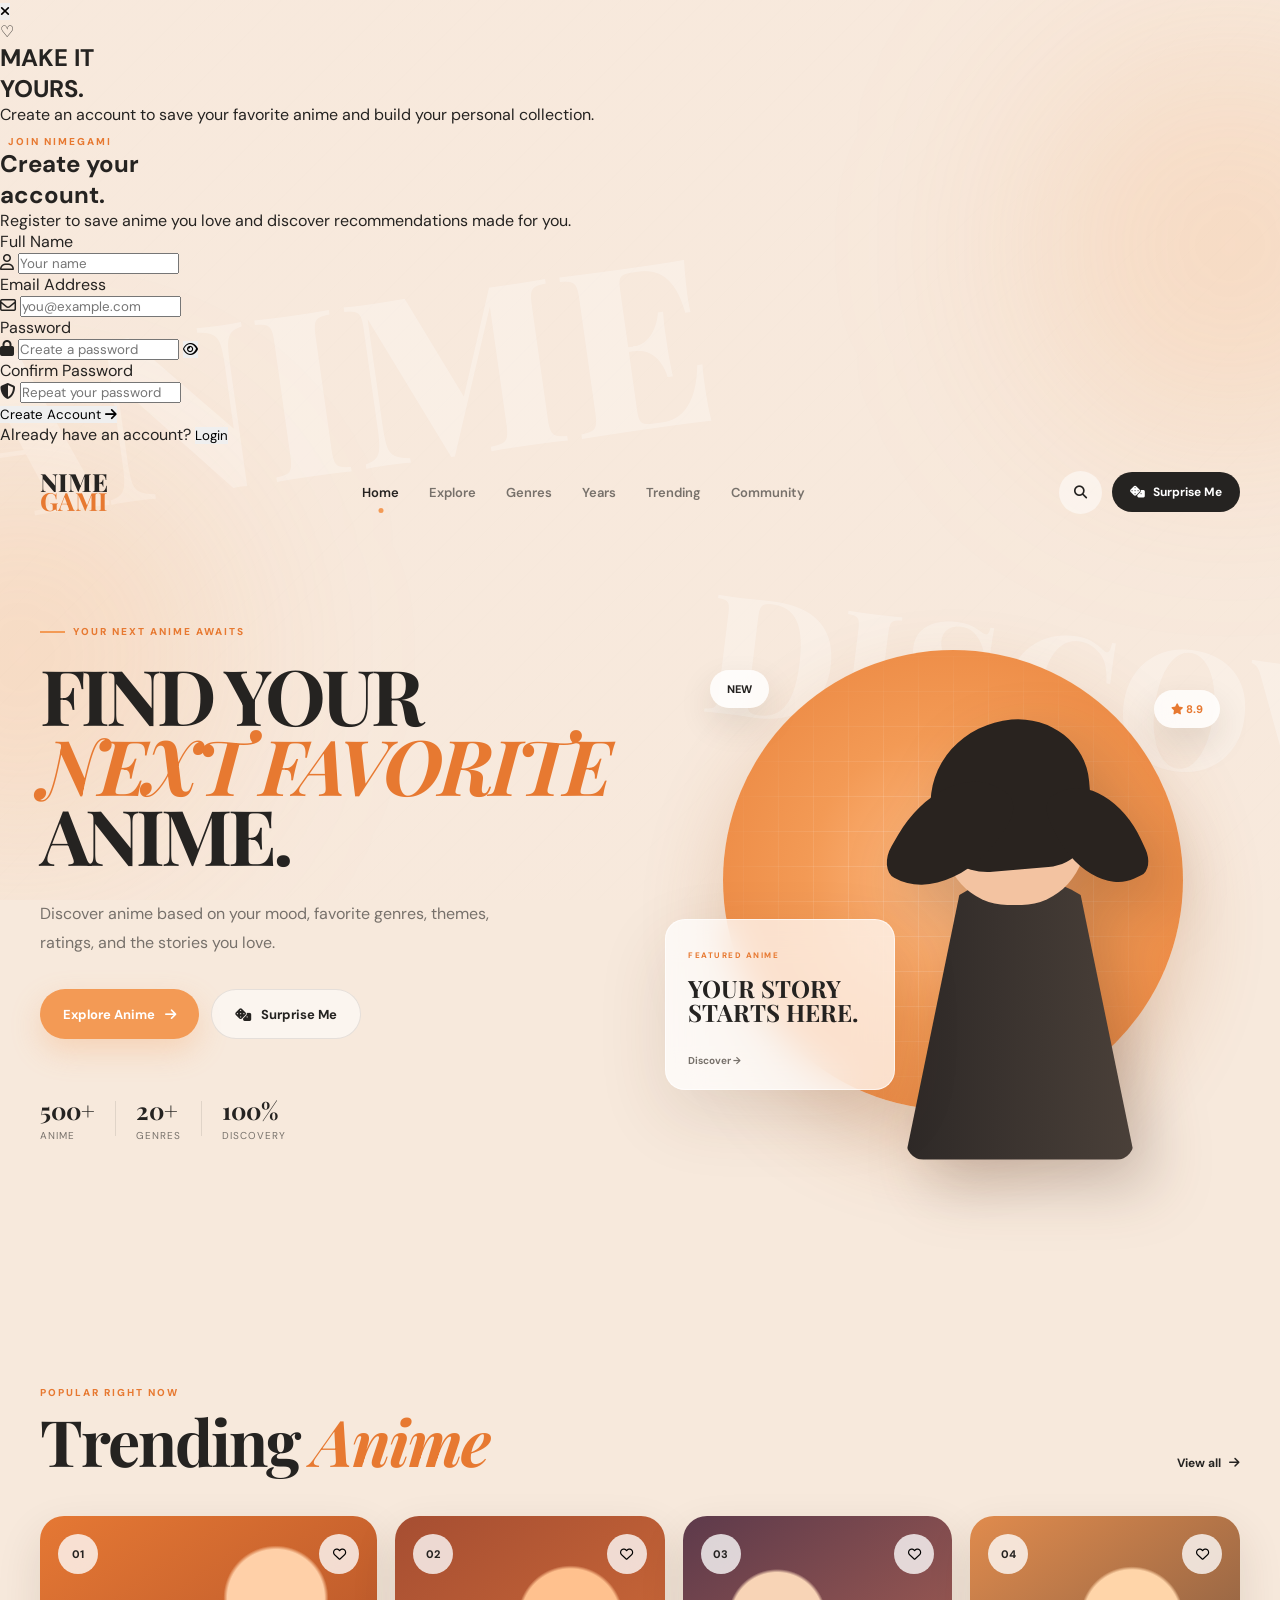
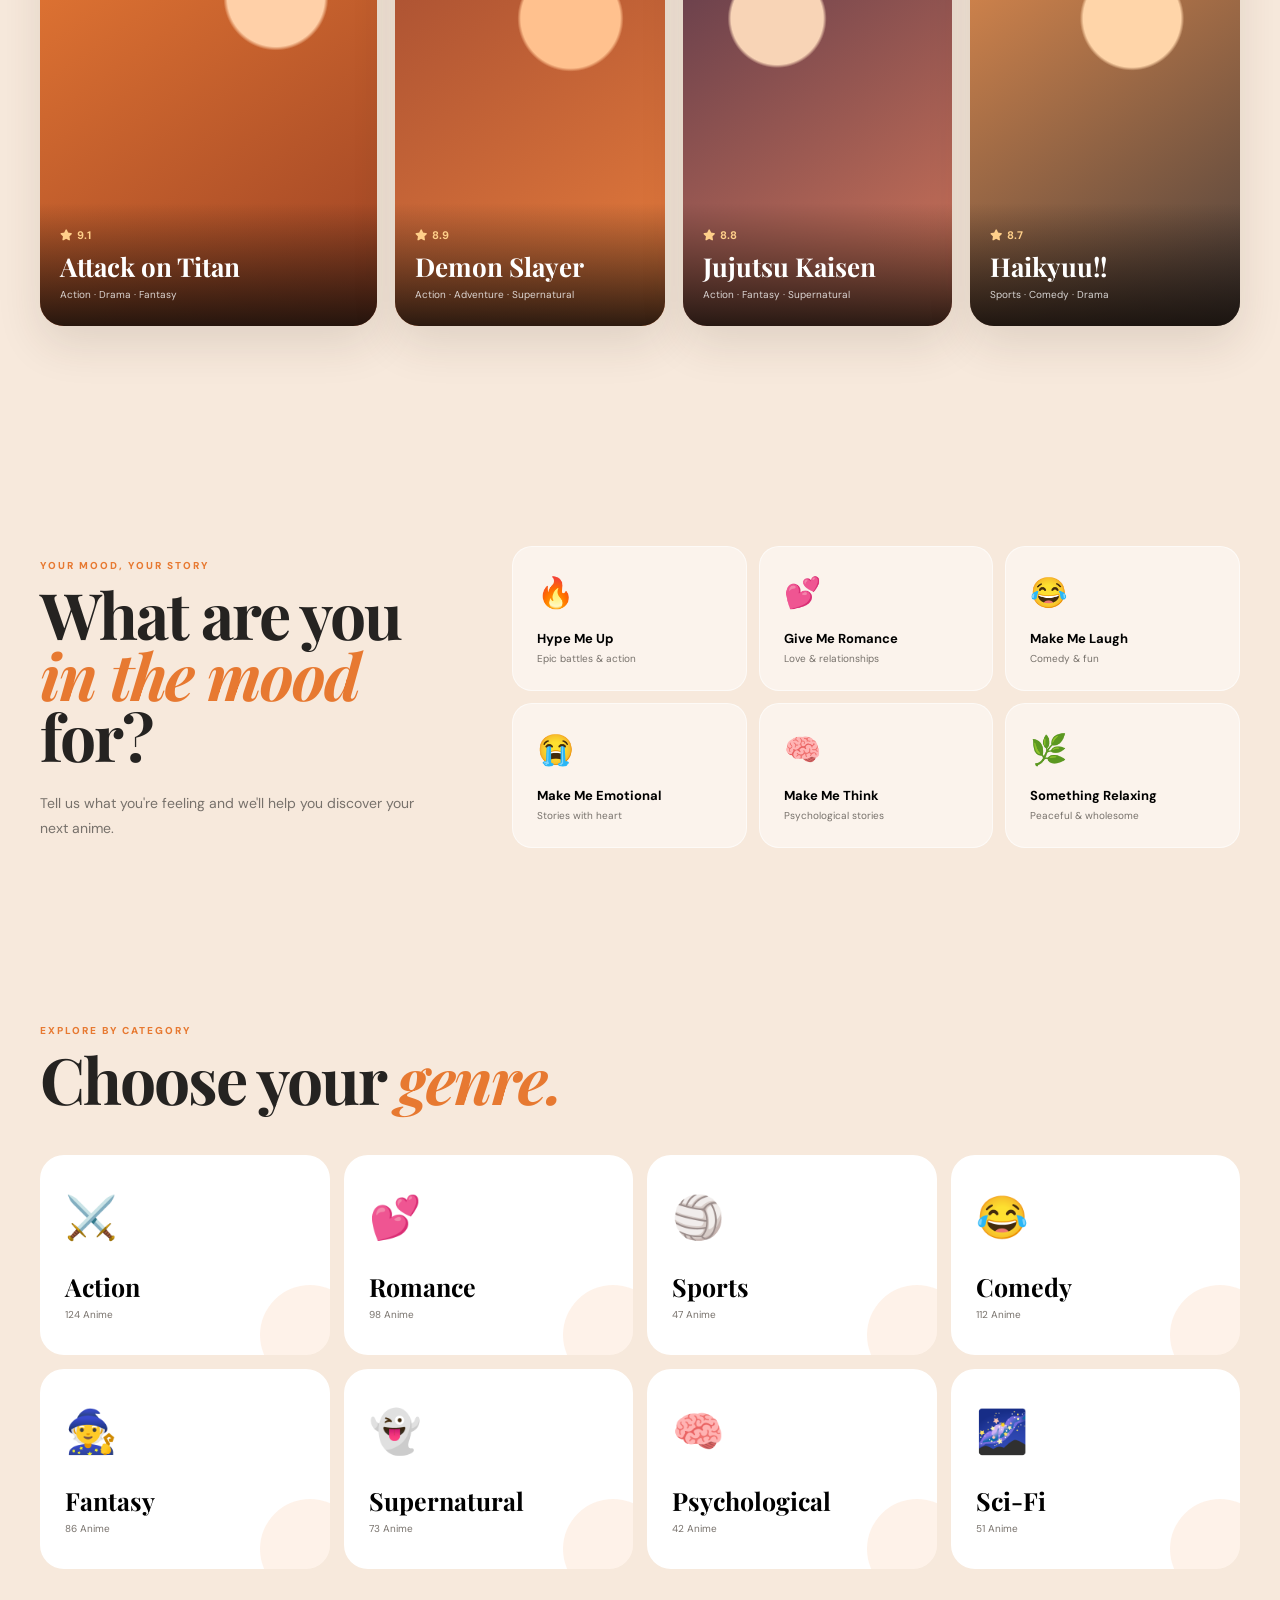
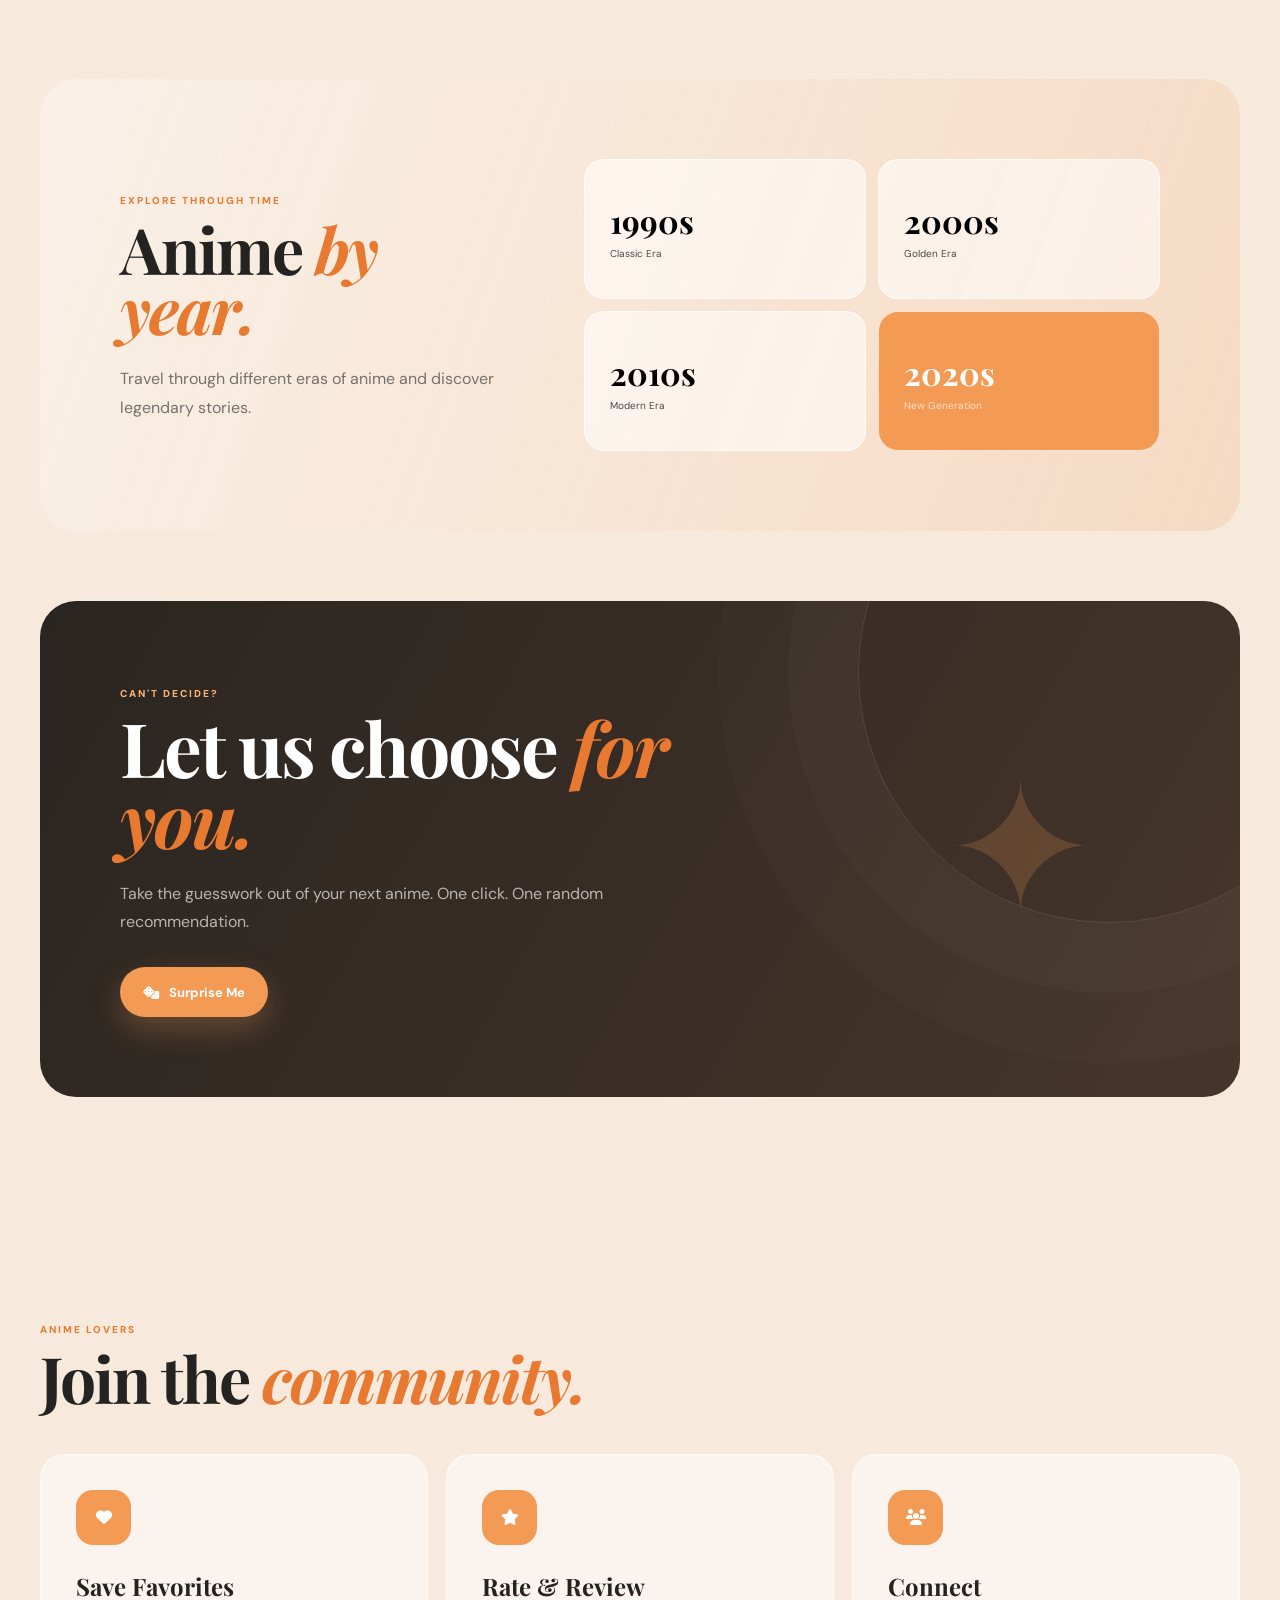
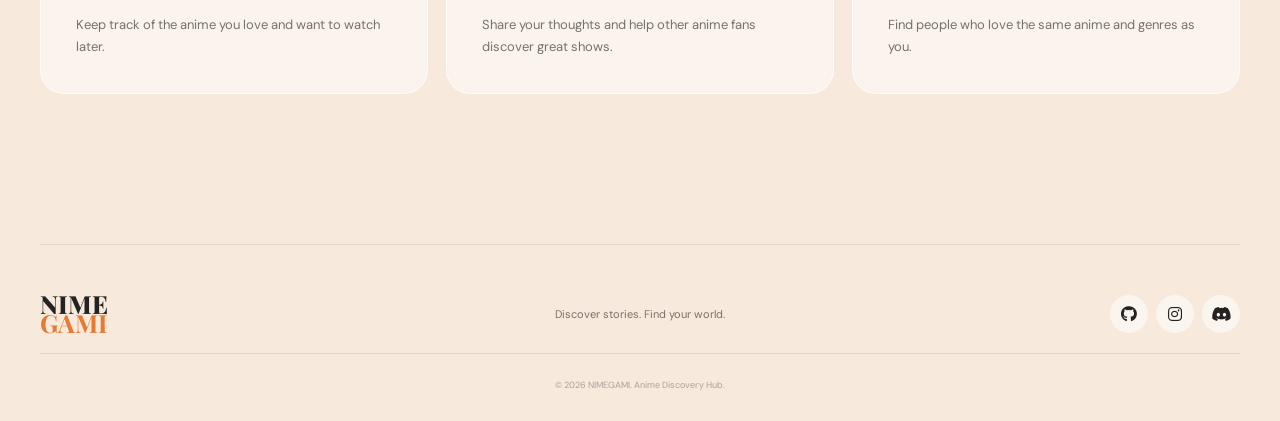
==== commit 1c14a5b9: "05" ====
--- a/Dashboard.html
+++ b/Dashboard.html
@@ -19,6 +19,142 @@
     <link rel="stylesheet" href="style.css">
 </head>
 
+<!-- =========================================================
+     REGISTER MODAL
+========================================================= -->
+
+<div class="register-modal" id="registerModal">
+
+    <div class="register-card">
+
+        <!-- CLOSE -->
+        <button class="close-register" id="closeRegister">
+            <i class="fa-solid fa-xmark"></i>
+        </button>
+
+        <!-- LEFT -->
+        <div class="register-visual">
+
+            <div class="register-circle"></div>
+
+            <div class="register-symbol">
+                ♡
+            </div>
+
+            <h2>MAKE IT<br><span>YOURS.</span></h2>
+
+            <p>
+                Create an account to save your favorite anime
+                and build your personal collection.
+            </p>
+
+        </div>
+
+        <!-- RIGHT -->
+        <div class="register-content">
+
+            <div class="eyebrow">
+                <span></span>
+                JOIN NIMEGAMI
+            </div>
+
+            <h2>
+                Create your<br>
+                <span>account.</span>
+            </h2>
+
+            <p class="register-subtitle">
+                Register to save anime you love and discover
+                recommendations made for you.
+            </p>
+
+            <form id="registerForm">
+
+                <div class="input-group">
+                    <label>Full Name</label>
+
+                    <div class="input-box">
+                        <i class="fa-regular fa-user"></i>
+                        <input
+                            type="text"
+                            id="registerName"
+                            placeholder="Your name"
+                            required
+                        >
+                    </div>
+                </div>
+
+                <div class="input-group">
+                    <label>Email Address</label>
+
+                    <div class="input-box">
+                        <i class="fa-regular fa-envelope"></i>
+                        <input
+                            type="email"
+                            id="registerEmail"
+                            placeholder="you@example.com"
+                            required
+                        >
+                    </div>
+                </div>
+
+                <div class="input-group">
+                    <label>Password</label>
+
+                    <div class="input-box">
+                        <i class="fa-solid fa-lock"></i>
+
+                        <input
+                            type="password"
+                            id="registerPassword"
+                            placeholder="Create a password"
+                            required
+                        >
+
+                        <button
+                            type="button"
+                            class="password-toggle"
+                            onclick="togglePassword('registerPassword', this)"
+                        >
+                            <i class="fa-regular fa-eye"></i>
+                        </button>
+                    </div>
+                </div>
+
+                <div class="input-group">
+                    <label>Confirm Password</label>
+
+                    <div class="input-box">
+                        <i class="fa-solid fa-shield-halved"></i>
+
+                        <input
+                            type="password"
+                            id="confirmPassword"
+                            placeholder="Repeat your password"
+                            required
+                        >
+                    </div>
+                </div>
+
+                <button type="submit" class="register-button">
+                    Create Account
+                    <i class="fa-solid fa-arrow-right"></i>
+                </button>
+
+            </form>
+
+            <p class="login-text">
+                Already have an account?
+                <button type="button" id="loginButton">
+                    Login
+                </button>
+            </p>
+
+        </div>
+
+    </div>
+
+</div>
 <body>
 
     <!-- =========================================
--- a/style.css
+++ b/style.css
@@ -1466,8 +1466,7 @@
    18. SEARCH MODAL
 ========================================================= */
 
-.search-modal,
-.recommendation-modal {
+.search-modal {
     position: fixed;
 
     inset: 0;
@@ -1487,15 +1486,19 @@
     opacity: 0;
     visibility: hidden;
 
-    transition: var(--transition);
-}
-
-.search-modal.show,
-.recommendation-modal.show {
+    transition:
+        opacity 0.35s ease,
+        visibility 0.35s ease;
+}
+
+.search-modal.show {
     opacity: 1;
     visibility: visible;
 }
 
+
+/* SEARCH MODAL CONTENT */
+
 .search-modal-content {
     width: min(700px, 100%);
 
@@ -1508,23 +1511,35 @@
     border-radius: var(--radius-large);
 
     box-shadow:
-        0 40px 100px rgba(0,0,0,0.2);
-
-    transform: translateY(20px) scale(0.96);
-
-    transition: var(--transition);
+        0 40px 100px rgba(0, 0, 0, 0.2);
+
+    transform:
+        translateY(20px)
+        scale(0.96);
+
+    transition:
+        transform 0.4s
+        cubic-bezier(0.22, 1, 0.36, 1);
 }
 
 .search-modal.show .search-modal-content {
-    transform: translateY(0) scale(1);
-}
+    transform:
+        translateY(0)
+        scale(1);
+}
+
+
+/* SEARCH TITLE */
 
 .search-modal-content h2 {
     margin: 12px 0 30px;
 
-    font-family: "Playfair Display", serif;
-
-    font-size: clamp(38px, 6vw, 60px);
+    font-family:
+        "Playfair Display",
+        serif;
+
+    font-size:
+        clamp(38px, 6vw, 60px);
 
     line-height: 1;
 }
@@ -1534,8 +1549,10 @@
     font-style: italic;
 }
 
-.close-search,
-.close-recommendation {
+
+/* CLOSE SEARCH */
+
+.close-search {
     position: absolute;
 
     top: 20px;
@@ -1544,17 +1561,25 @@
     width: 40px;
     height: 40px;
 
+    display: grid;
+    place-items: center;
+
     border-radius: 50%;
 
-    background: rgba(0,0,0,0.05);
+    background:
+        rgba(0, 0, 0, 0.05);
+
+    color: var(--black);
 
     transition: var(--transition);
 }
 
-.close-search:hover,
-.close-recommendation:hover {
+.close-search:hover {
     background: var(--black);
-    color: white;
+
+    color: var(--white);
+
+    transform: rotate(90deg);
 }
 
 
@@ -1563,6 +1588,7 @@
 .search-box {
     display: flex;
     align-items: center;
+
     gap: 15px;
 
     padding: 18px 20px;
@@ -1588,10 +1614,14 @@
 
     font-size: 14px;
 }
+
+
+/* SEARCH SUGGESTIONS */
 
 .search-suggestions {
     display: flex;
     align-items: center;
+
     flex-wrap: wrap;
 
     gap: 8px;
@@ -1619,43 +1649,117 @@
 
 .search-suggestions button:hover {
     background: var(--orange);
-    color: white;
-}
-
-
-/* =========================================================
-   19. RECOMMENDATION MODAL
+
+    color: var(--white);
+}
+
+
+/* =========================================================
+   19. RECOMMENDATION MODAL — FIXED / MERGED
+========================================================= */
+
+.recommendation-modal {
+    position: fixed;
+
+    inset: 0;
+
+    z-index: 100;
+
+    display: flex;
+
+    align-items: center;
+    justify-content: center;
+
+    padding: 30px;
+
+    background:
+        rgba(32, 25, 20, 0.58);
+
+    backdrop-filter: blur(14px);
+
+    opacity: 0;
+    visibility: hidden;
+
+    transition:
+        opacity 0.35s ease,
+        visibility 0.35s ease;
+}
+
+.recommendation-modal.show {
+    opacity: 1;
+
+    visibility: visible;
+}
+
+
+/* =========================================================
+   MAIN MODAL CARD
 ========================================================= */
 
 .recommendation-card {
-    width: min(850px, 100%);
+    width: min(900px, 100%);
+
+    height:
+        min(
+            620px,
+            calc(100vh - 60px)
+        );
+
+    max-height:
+        calc(100vh - 60px);
 
     display: grid;
 
-    grid-template-columns: 280px 1fr;
+    grid-template-columns:
+        330px minmax(0, 1fr);
 
     position: relative;
 
     overflow: hidden;
 
-    background: var(--cream-light);
-
-    border-radius: var(--radius-large);
+    background:
+        var(--cream-light);
+
+    border-radius: 30px;
 
     box-shadow:
-        0 40px 100px rgba(0,0,0,0.25);
-
-    transform: translateY(20px) scale(0.96);
-
-    transition: var(--transition);
-}
-
-.recommendation-modal.show .recommendation-card {
-    transform: translateY(0) scale(1);
-}
+        0 35px 100px rgba(0, 0, 0, 0.28);
+
+    transform:
+        translateY(25px)
+        scale(0.96);
+
+    transition:
+        transform 0.4s
+        cubic-bezier(0.22, 1, 0.36, 1);
+}
+
+.recommendation-modal.show
+.recommendation-card {
+    transform:
+        translateY(0)
+        scale(1);
+}
+
+
+/* =========================================================
+   RECOMMENDATION POSTER
+========================================================= */
 
 .recommendation-poster {
-    min-height: 430px;
+    width: 100%;
+    height: 100%;
+
+    min-height: 0;
+
+    position: relative;
+
+    display: flex;
+
+    align-items: center;
+    justify-content: center;
+
+    overflow: hidden;
 
     background:
         linear-gradient(
@@ -1664,81 +1768,456 @@
             #5c3930
         );
 
-    display: grid;
-    place-items: center;
-
-    position: relative;
-    overflow: hidden;
-}
+    background-size: cover;
+
+    background-position: center;
+}
+
+
+/* DECORATIVE CIRCLES */
 
 .recommendation-poster::before {
+    content: "";
+
+    position: absolute;
+
+    width: 330px;
+    height: 330px;
+
+    border-radius: 50%;
+
+    border:
+        1px solid
+        rgba(255, 255, 255, 0.18);
+
+    box-shadow:
+        0 0 0 45px
+        rgba(255, 255, 255, 0.035),
+
+        0 0 0 90px
+        rgba(255, 255, 255, 0.025),
+
+        0 0 0 135px
+        rgba(255, 255, 255, 0.018);
+
+    animation:
+        posterFloat
+        8s
+        ease-in-out
+        infinite;
+}
+
+@keyframes posterFloat {
+
+    0%,
+    100% {
+        transform:
+            scale(1)
+            rotate(0deg);
+    }
+
+    50% {
+        transform:
+            scale(1.05)
+            rotate(3deg);
+    }
+}
+
+
+/* POSTER SPARKLE */
+
+.recommendation-poster::after {
     content: "✦";
 
     position: absolute;
 
-    font-size: 200px;
-
-    color: rgba(255,255,255,0.08);
-}
+    right: 25px;
+    bottom: 20px;
+
+    font-size: 100px;
+
+    color:
+        rgba(255, 255, 255, 0.08);
+
+    transform:
+        rotate(15deg);
+}
+
+
+/* POSTER TITLE */
 
 .poster-placeholder {
     position: relative;
-    z-index: 2;
-
-    transform: rotate(-8deg);
-
-    font-family: "Playfair Display", serif;
-
-    font-size: 30px;
+
+    z-index: 3;
+
+    width: 80%;
+
+    text-align: center;
+
+    color:
+        rgba(255, 255, 255, 0.92);
+
+    font-family:
+        "Playfair Display",
+        serif;
+
+    font-size:
+        clamp(28px, 4vw, 48px);
+
+    line-height: 1;
+
     font-weight: 800;
 
-    color: rgba(255,255,255,0.8);
-}
+    text-shadow:
+        0 10px 30px
+        rgba(0, 0, 0, 0.18);
+
+    transform:
+        rotate(-5deg);
+}
+
+
+/* =========================================================
+   RECOMMENDATION INFO
+========================================================= */
 
 .recommendation-info {
-    padding: 65px 50px;
-}
+    min-width: 0;
+
+    height: 100%;
+
+    padding:
+        55px 50px;
+
+    overflow-y: auto;
+
+    display: flex;
+
+    flex-direction: column;
+
+    justify-content: center;
+}
+
+
+/* CUSTOM SCROLLBAR */
+
+.recommendation-info::-webkit-scrollbar {
+    width: 5px;
+}
+
+.recommendation-info::-webkit-scrollbar-track {
+    background: transparent;
+}
+
+.recommendation-info::-webkit-scrollbar-thumb {
+    background: var(--orange);
+
+    border-radius: 20px;
+}
+
+
+/* SMALL LABEL */
+
+.recommendation-info .eyebrow {
+    margin-bottom: 12px;
+}
+
+
+/* TITLE */
 
 .recommendation-info h2 {
-    margin-top: 10px;
-
-    font-family: "Playfair Display", serif;
-
-    font-size: 45px;
-
-    line-height: 1;
-}
+    margin: 0;
+
+    max-width: 500px;
+
+    font-family:
+        "Playfair Display",
+        serif;
+
+    font-size:
+        clamp(
+            38px,
+            4.5vw,
+            62px
+        );
+
+    line-height: 0.95;
+
+    letter-spacing: -2px;
+
+    color: var(--black);
+}
+
+
+/* METADATA */
 
 .recommendation-meta {
-    margin-top: 12px;
+    margin-top: 16px;
+
+    max-width: 500px;
 
     color: var(--gray);
 
     font-size: 12px;
-}
+
+    line-height: 1.7;
+}
+
+
+/* RATING */
 
 .recommendation-rating {
     display: inline-flex;
+
     align-items: center;
-    gap: 6px;
-
-    margin-top: 20px;
+
+    gap: 7px;
+
+    margin-top: 22px;
 
     color: var(--orange-dark);
+
+    font-size: 15px;
+
+    font-weight: 800;
 }
 
 .recommendation-rating i {
     color: #e99a46;
-}
+
+    font-size: 17px;
+}
+
+
+/* DESCRIPTION */
 
 .recommendation-info p {
-    margin: 25px 0 30px;
+    max-width: 500px;
+
+    margin:
+        22px 0
+        28px;
 
     color: var(--gray);
 
+    font-size: 14px;
+
     line-height: 1.8;
-
-    font-size: 13px;
+}
+
+
+/* BUTTON */
+
+.recommendation-info
+.primary-button {
+    width: fit-content;
+
+    flex-shrink: 0;
+}
+
+
+/* =========================================================
+   CLOSE RECOMMENDATION
+========================================================= */
+
+.close-recommendation {
+    position: absolute;
+
+    top: 18px;
+    right: 18px;
+
+    z-index: 20;
+
+    width: 42px;
+    height: 42px;
+
+    display: grid;
+
+    place-items: center;
+
+    border-radius: 50%;
+
+    background:
+        rgba(255, 255, 255, 0.82);
+
+    backdrop-filter: blur(10px);
+
+    color: var(--black);
+
+    box-shadow:
+        0 8px 25px
+        rgba(0, 0, 0, 0.08);
+
+    transition: var(--transition);
+}
+
+.close-recommendation:hover {
+    background: var(--black);
+
+    color: var(--white);
+
+    transform:
+        rotate(90deg);
+}
+
+
+/* =========================================================
+   RECOMMENDATION MODAL — TABLET
+========================================================= */
+
+@media (max-width: 900px) {
+
+    .recommendation-card {
+        width:
+            min(
+                760px,
+                100%
+            );
+
+        height:
+            min(
+                580px,
+                calc(100vh - 50px)
+            );
+
+        grid-template-columns:
+            270px minmax(0, 1fr);
+    }
+
+    .recommendation-info {
+        padding:
+            40px 35px;
+    }
+
+    .recommendation-info h2 {
+        font-size: 42px;
+    }
+}
+
+
+/* =========================================================
+   RECOMMENDATION MODAL — MOBILE
+========================================================= */
+
+@media (max-width: 650px) {
+
+    .recommendation-modal {
+        padding: 15px;
+    }
+
+    .recommendation-card {
+
+        width: 100%;
+
+        height:
+            min(
+                720px,
+                calc(100vh - 30px)
+            );
+
+        max-height:
+            calc(100vh - 30px);
+
+        grid-template-columns: 1fr;
+
+        grid-template-rows:
+            230px minmax(0, 1fr);
+
+        border-radius: 25px;
+    }
+
+
+    .recommendation-poster {
+        height: 230px;
+    }
+
+
+    .recommendation-poster::before {
+        width: 200px;
+
+        height: 200px;
+    }
+
+
+    .poster-placeholder {
+        font-size: 30px;
+    }
+
+
+    .recommendation-info {
+        height: auto;
+
+        padding:
+            30px 25px;
+
+        justify-content:
+            flex-start;
+
+        overflow-y: auto;
+    }
+
+
+    .recommendation-info h2 {
+        font-size: 38px;
+
+        letter-spacing: -1.5px;
+    }
+
+
+    .recommendation-meta {
+        font-size: 11px;
+    }
+
+
+    .recommendation-info p {
+        font-size: 13px;
+
+        line-height: 1.7;
+    }
+
+
+    .recommendation-info
+    .primary-button {
+        width: 100%;
+    }
+
+
+    .close-recommendation {
+        top: 12px;
+
+        right: 12px;
+
+        width: 38px;
+
+        height: 38px;
+    }
+}
+
+
+/* =========================================================
+   VERY SMALL PHONES
+========================================================= */
+
+@media (max-width: 400px) {
+
+    .recommendation-card {
+        grid-template-rows:
+            190px minmax(0, 1fr);
+    }
+
+    .recommendation-poster {
+        height: 190px;
+    }
+
+    .recommendation-info {
+        padding:
+            25px 20px;
+    }
+
+    .recommendation-info h2 {
+        font-size: 32px;
+    }
 }
 
 
@@ -2093,25 +2572,6 @@
         padding: 40px 25px;
     }
 
-    .recommendation-card {
-        grid-template-columns: 1fr;
-
-        max-height: 90vh;
-        overflow-y: auto;
-    }
-
-    .recommendation-poster {
-        min-height: 230px;
-    }
-
-    .recommendation-info {
-        padding: 35px 25px;
-    }
-
-    .recommendation-info h2 {
-        font-size: 36px;
-    }
-
 }
 
 
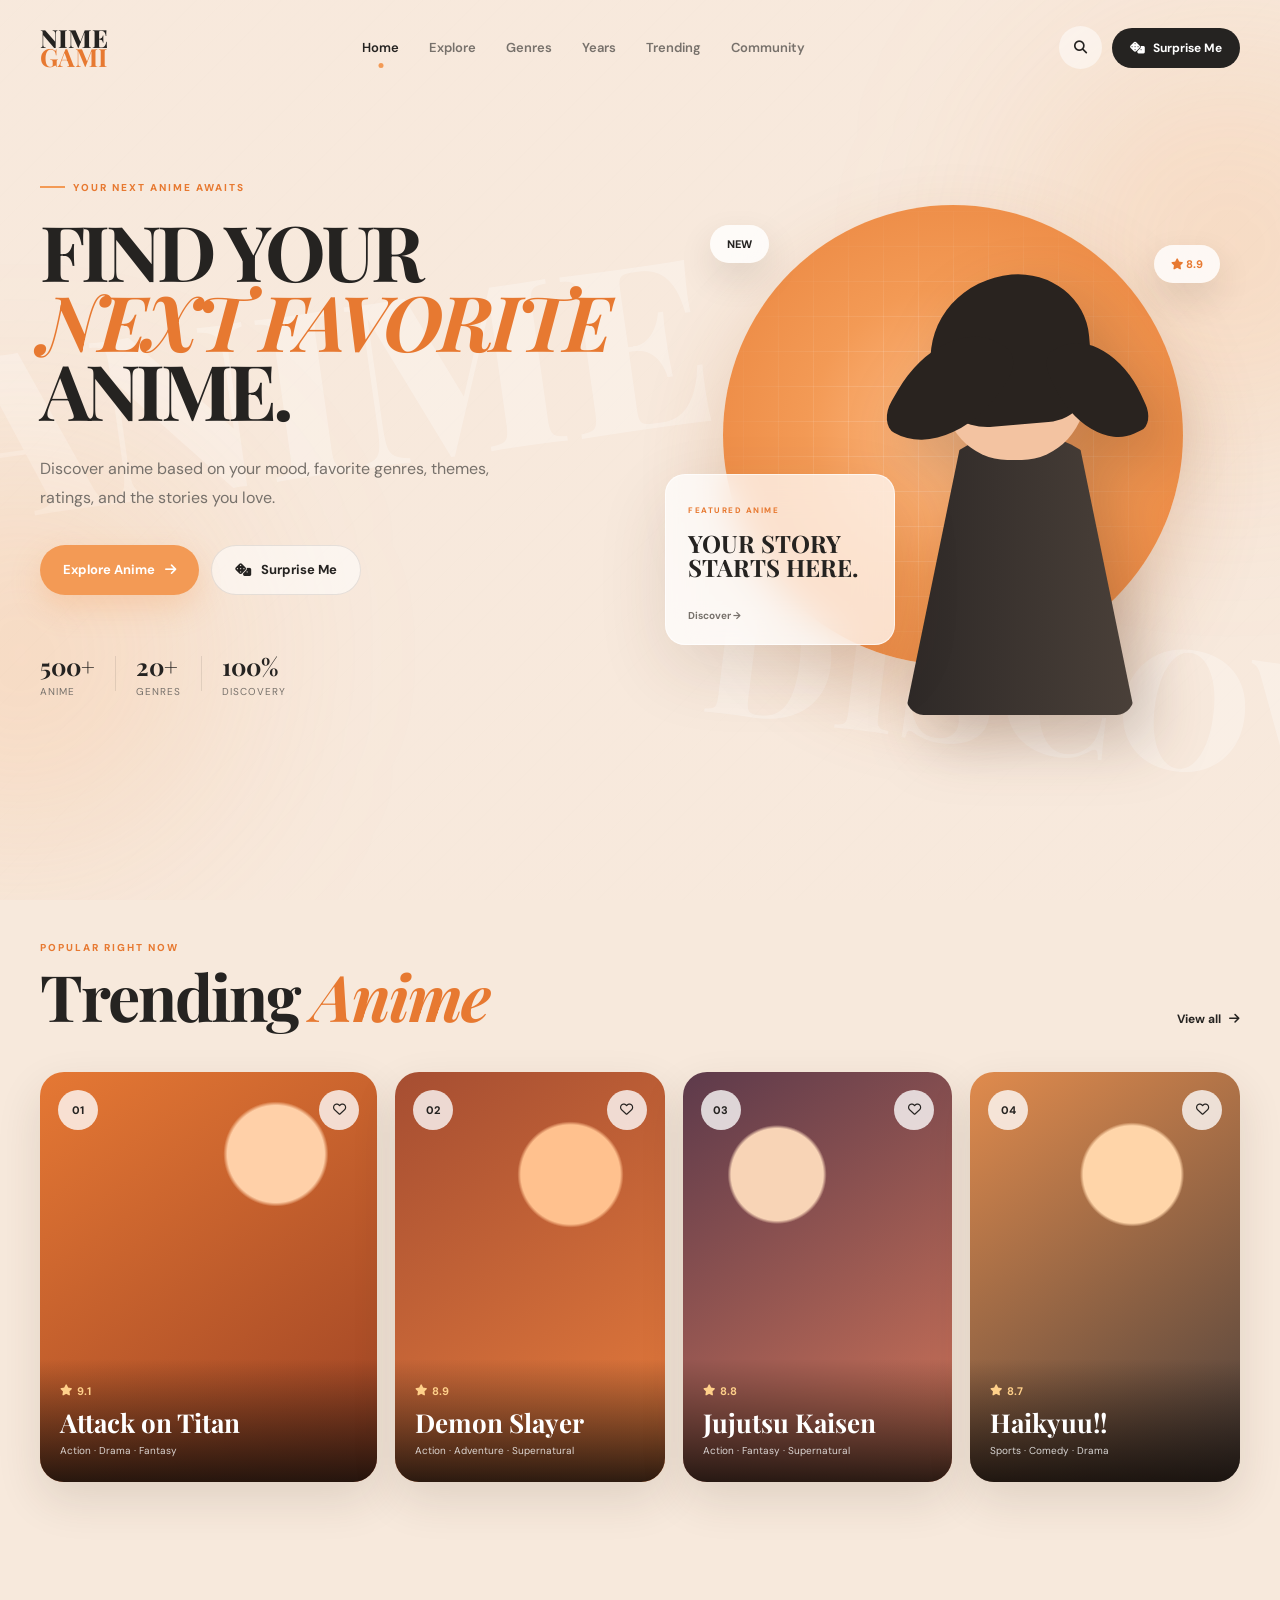
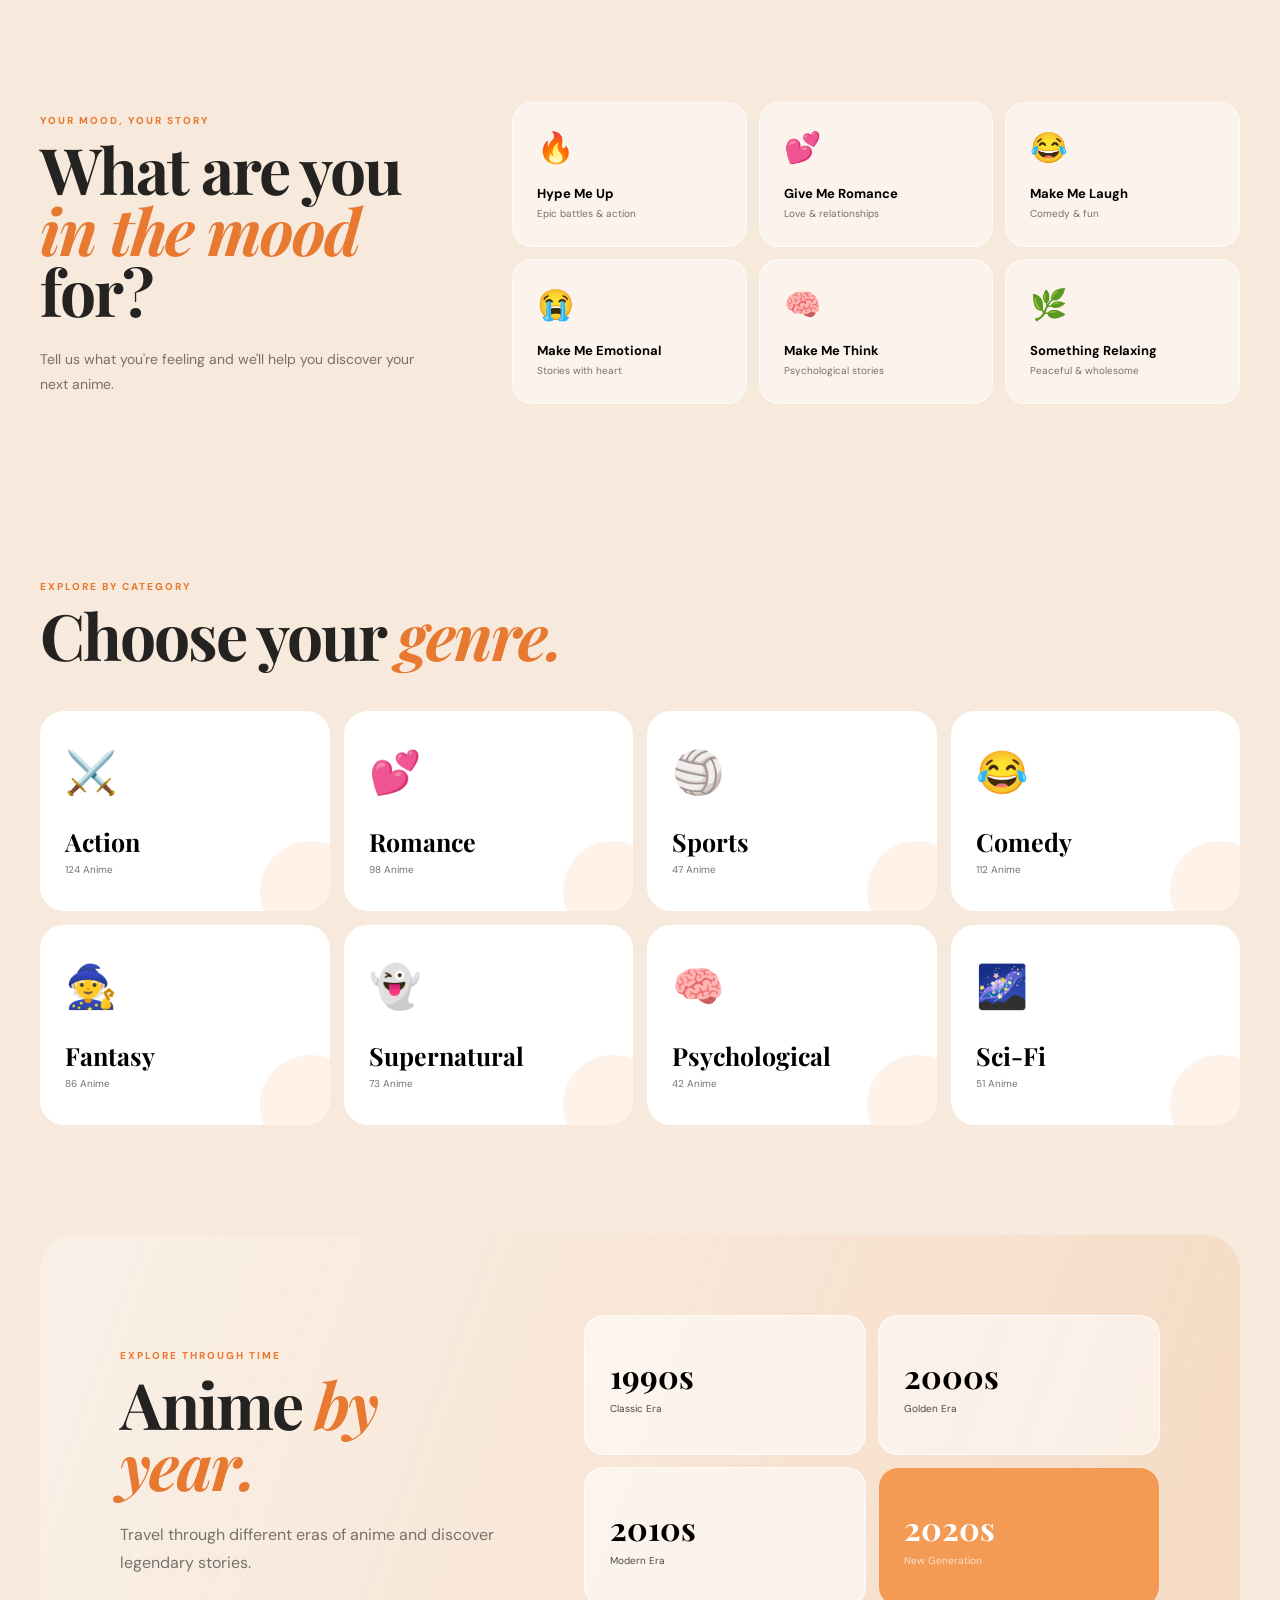
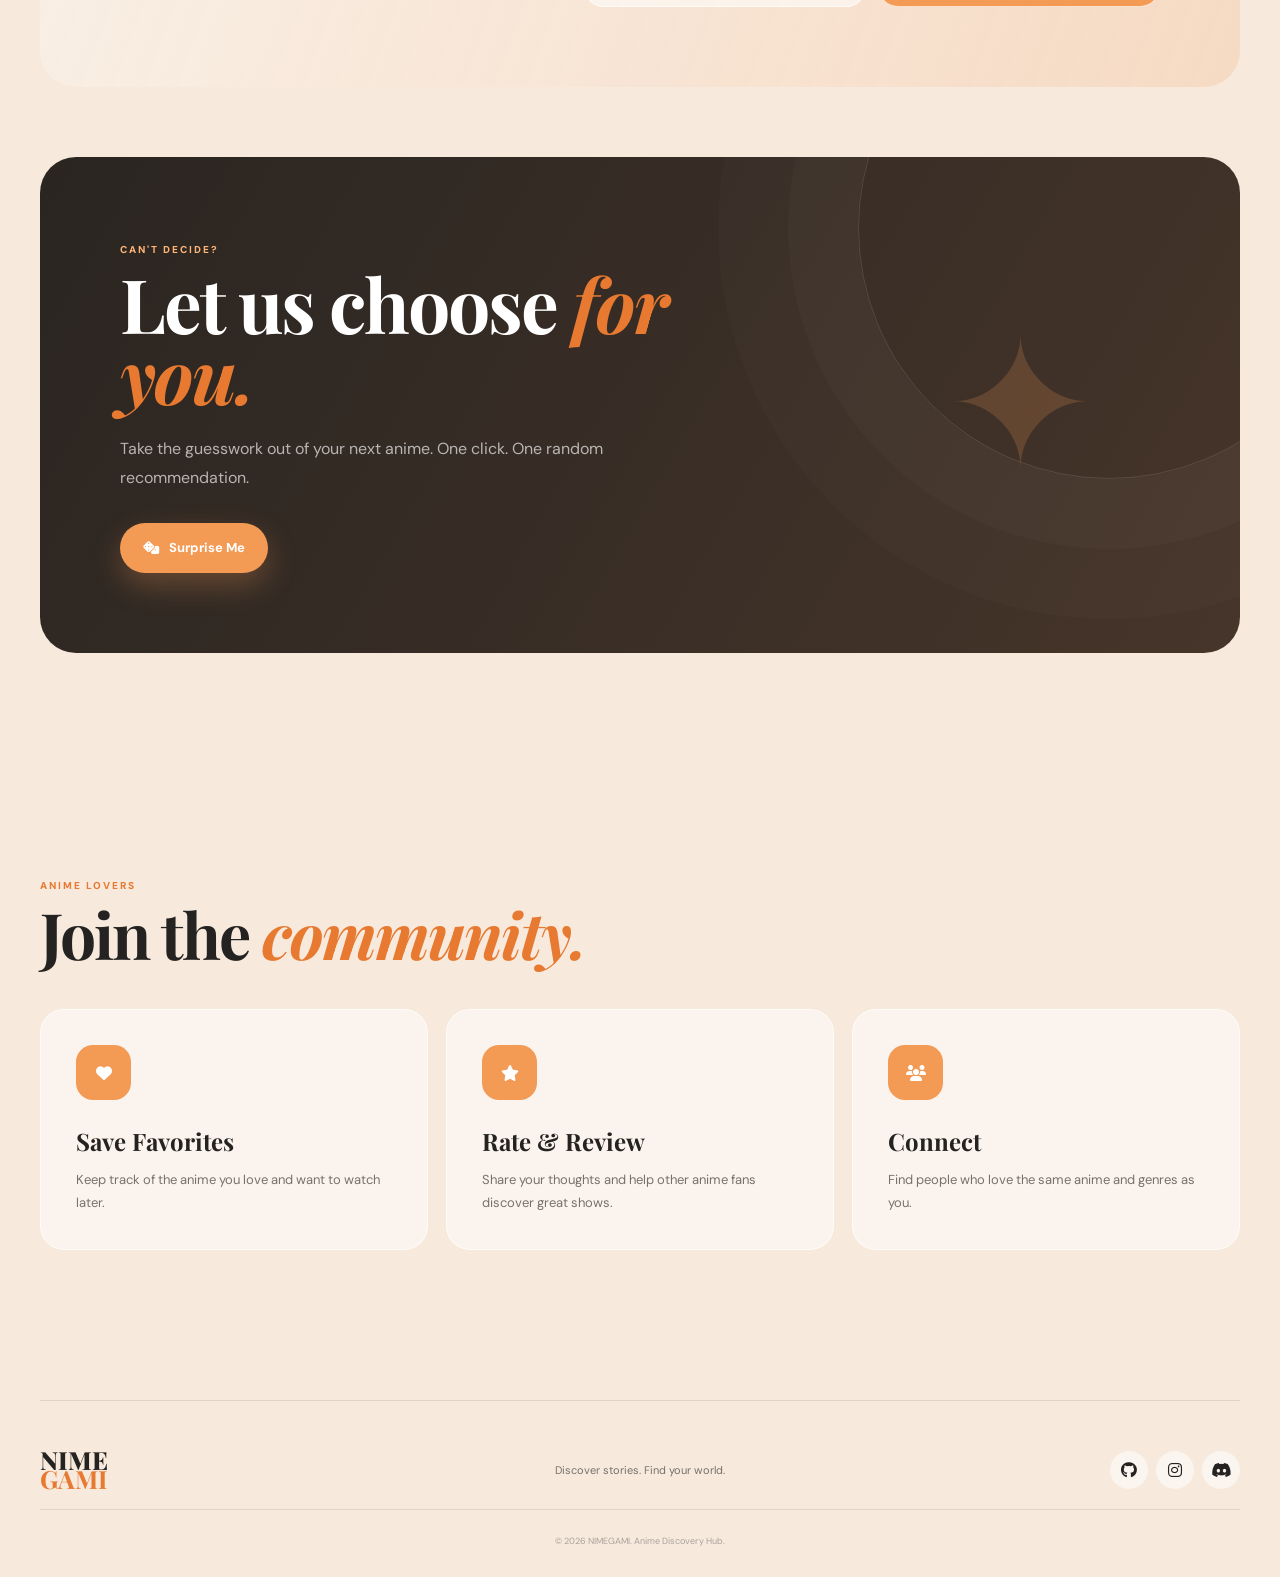
==== commit c525ab63: "06" ====
--- a/Dashboard.html
+++ b/Dashboard.html
@@ -17,144 +17,9 @@
 
     <!-- CSS -->
     <link rel="stylesheet" href="style.css">
+    <link rel="stylesheet" href="css/style.css">
 </head>
 
-<!-- =========================================================
-     REGISTER MODAL
-========================================================= -->
-
-<div class="register-modal" id="registerModal">
-
-    <div class="register-card">
-
-        <!-- CLOSE -->
-        <button class="close-register" id="closeRegister">
-            <i class="fa-solid fa-xmark"></i>
-        </button>
-
-        <!-- LEFT -->
-        <div class="register-visual">
-
-            <div class="register-circle"></div>
-
-            <div class="register-symbol">
-                ♡
-            </div>
-
-            <h2>MAKE IT<br><span>YOURS.</span></h2>
-
-            <p>
-                Create an account to save your favorite anime
-                and build your personal collection.
-            </p>
-
-        </div>
-
-        <!-- RIGHT -->
-        <div class="register-content">
-
-            <div class="eyebrow">
-                <span></span>
-                JOIN NIMEGAMI
-            </div>
-
-            <h2>
-                Create your<br>
-                <span>account.</span>
-            </h2>
-
-            <p class="register-subtitle">
-                Register to save anime you love and discover
-                recommendations made for you.
-            </p>
-
-            <form id="registerForm">
-
-                <div class="input-group">
-                    <label>Full Name</label>
-
-                    <div class="input-box">
-                        <i class="fa-regular fa-user"></i>
-                        <input
-                            type="text"
-                            id="registerName"
-                            placeholder="Your name"
-                            required
-                        >
-                    </div>
-                </div>
-
-                <div class="input-group">
-                    <label>Email Address</label>
-
-                    <div class="input-box">
-                        <i class="fa-regular fa-envelope"></i>
-                        <input
-                            type="email"
-                            id="registerEmail"
-                            placeholder="you@example.com"
-                            required
-                        >
-                    </div>
-                </div>
-
-                <div class="input-group">
-                    <label>Password</label>
-
-                    <div class="input-box">
-                        <i class="fa-solid fa-lock"></i>
-
-                        <input
-                            type="password"
-                            id="registerPassword"
-                            placeholder="Create a password"
-                            required
-                        >
-
-                        <button
-                            type="button"
-                            class="password-toggle"
-                            onclick="togglePassword('registerPassword', this)"
-                        >
-                            <i class="fa-regular fa-eye"></i>
-                        </button>
-                    </div>
-                </div>
-
-                <div class="input-group">
-                    <label>Confirm Password</label>
-
-                    <div class="input-box">
-                        <i class="fa-solid fa-shield-halved"></i>
-
-                        <input
-                            type="password"
-                            id="confirmPassword"
-                            placeholder="Repeat your password"
-                            required
-                        >
-                    </div>
-                </div>
-
-                <button type="submit" class="register-button">
-                    Create Account
-                    <i class="fa-solid fa-arrow-right"></i>
-                </button>
-
-            </form>
-
-            <p class="login-text">
-                Already have an account?
-                <button type="button" id="loginButton">
-                    Login
-                </button>
-            </p>
-
-        </div>
-
-    </div>
-
-</div>
 <body>
 
     <!-- =========================================
--- a/css/style.css
+++ b/css/style.css
@@ -0,0 +1,3687 @@
+/* =========================================================
+   NIMEGAMI — GLOBAL STYLE
+   css/style.css
+========================================================= */
+
+/* =========================================================
+   01. ROOT VARIABLES
+========================================================= */
+
+:root {
+    --cream: #f7e9dc;
+    --cream-light: #fffaf5;
+    --cream-dark: #ead6c5;
+
+    --orange: #f39a55;
+    --orange-dark: #e77931;
+    --orange-light: #ffb477;
+
+    --black: #252321;
+    --black-soft: #3b3530;
+
+    --gray: #77716b;
+    --gray-light: #aaa29b;
+
+    --white: #ffffff;
+
+    --green: #29483e;
+    --green-light: #3d6255;
+
+    --red: #e85d57;
+
+    --border: rgba(37, 35, 33, 0.1);
+
+    --glass: rgba(255, 255, 255, 0.55);
+
+    --shadow:
+        0 25px 70px rgba(81, 53, 35, 0.12);
+
+    --shadow-heavy:
+        0 35px 100px rgba(0, 0, 0, 0.2);
+
+    --radius-small: 14px;
+    --radius: 24px;
+    --radius-large: 36px;
+
+    --transition:
+        0.35s cubic-bezier(0.22, 1, 0.36, 1);
+}
+
+
+/* =========================================================
+   02. RESET
+========================================================= */
+
+* {
+    margin: 0;
+    padding: 0;
+    box-sizing: border-box;
+}
+
+html {
+    scroll-behavior: smooth;
+}
+
+body {
+    min-height: 100vh;
+
+    font-family:
+        "DM Sans",
+        Arial,
+        sans-serif;
+
+    background: var(--cream);
+    color: var(--black);
+
+    overflow-x: hidden;
+}
+
+button,
+input,
+textarea,
+select {
+    font-family: inherit;
+}
+
+button {
+    border: none;
+    outline: none;
+    cursor: pointer;
+}
+
+input,
+textarea,
+select {
+    outline: none;
+}
+
+a {
+    color: inherit;
+    text-decoration: none;
+}
+
+img {
+    display: block;
+    max-width: 100%;
+}
+
+ul,
+ol {
+    list-style: none;
+}
+
+
+/* =========================================================
+   03. BODY BACKGROUND
+========================================================= */
+
+body::before {
+    content: "";
+
+    position: fixed;
+    inset: 0;
+
+    z-index: -10;
+
+    pointer-events: none;
+
+    background-image:
+        linear-gradient(
+            rgba(247, 233, 220, 0.82),
+            rgba(247, 233, 220, 0.82)
+        ),
+        repeating-linear-gradient(
+            135deg,
+            transparent 0px,
+            transparent 18px,
+            rgba(37, 35, 33, 0.018) 19px,
+            transparent 20px
+        );
+}
+
+
+/* =========================================================
+   04. BACKGROUND DECORATION
+========================================================= */
+
+.background-decoration {
+    position: fixed;
+    inset: 0;
+
+    z-index: -5;
+
+    overflow: hidden;
+    pointer-events: none;
+}
+
+.manga-text {
+    position: absolute;
+
+    top: 25%;
+    left: -5%;
+
+    font-family: "Playfair Display", serif;
+
+    font-size: clamp(
+        100px,
+        18vw,
+        300px
+    );
+
+    font-weight: 800;
+
+    color: rgba(255, 255, 255, 0.28);
+
+    transform: rotate(-8deg);
+
+    user-select: none;
+}
+
+.manga-two {
+    top: 65%;
+    left: 55%;
+
+    font-size: clamp(
+        70px,
+        13vw,
+        220px
+    );
+
+    transform: rotate(7deg);
+}
+
+.orange-glow {
+    position: absolute;
+
+    width: 400px;
+    height: 400px;
+
+    border-radius: 50%;
+
+    background:
+        rgba(243, 154, 85, 0.18);
+
+    filter: blur(100px);
+}
+
+.glow-one {
+    top: 5%;
+    right: -150px;
+}
+
+.glow-two {
+    bottom: 5%;
+    left: -180px;
+}
+
+
+/* =========================================================
+   05. CONTAINER
+========================================================= */
+
+.container {
+    width: min(
+        1400px,
+        calc(100% - 80px)
+    );
+
+    margin: 0 auto;
+}
+
+
+/* =========================================================
+   06. NAVBAR
+========================================================= */
+
+.navbar {
+    width: min(
+        1400px,
+        calc(100% - 80px)
+    );
+
+    height: 95px;
+
+    margin: 0 auto;
+
+    display: flex;
+    align-items: center;
+    justify-content: space-between;
+
+    position: relative;
+
+    z-index: 50;
+}
+
+
+/* =========================================================
+   LOGO
+========================================================= */
+
+.logo {
+    display: flex;
+    flex-direction: column;
+
+    line-height: 0.75;
+
+    font-family:
+        "Playfair Display",
+        serif;
+
+    font-size: 25px;
+
+    font-weight: 800;
+
+    transition: var(--transition);
+}
+
+.logo:hover {
+    transform: translateY(-2px);
+}
+
+.logo span {
+    color: var(--black);
+}
+
+.logo strong {
+    color: var(--orange-dark);
+}
+
+
+/* =========================================================
+   NAV LINKS
+========================================================= */
+
+.nav-links {
+    display: flex;
+    align-items: center;
+
+    gap: 30px;
+}
+
+.nav-links a {
+    position: relative;
+
+    color: var(--gray);
+
+    font-size: 13px;
+    font-weight: 600;
+
+    transition: var(--transition);
+}
+
+.nav-links a:hover,
+.nav-links a.active {
+    color: var(--black);
+}
+
+.nav-links a.active::after {
+    content: "";
+
+    position: absolute;
+
+    width: 5px;
+    height: 5px;
+
+    left: 50%;
+    bottom: -12px;
+
+    border-radius: 50%;
+
+    background: var(--orange);
+
+    transform: translateX(-50%);
+}
+
+
+/* =========================================================
+   NAV ACTIONS
+========================================================= */
+
+.nav-actions {
+    display: flex;
+    align-items: center;
+
+    gap: 10px;
+}
+
+.search-button {
+    width: 43px;
+    height: 43px;
+
+    display: grid;
+    place-items: center;
+
+    border-radius: 50%;
+
+    background:
+        rgba(255, 255, 255, 0.5);
+
+    color: var(--black);
+
+    transition: var(--transition);
+}
+
+.search-button:hover {
+    background: var(--white);
+
+    transform:
+        translateY(-2px);
+}
+
+.surprise-nav {
+    display: flex;
+    align-items: center;
+
+    gap: 8px;
+
+    padding:
+        12px 18px;
+
+    border-radius: 100px;
+
+    background: var(--black);
+    color: var(--white);
+
+    font-size: 12px;
+    font-weight: 700;
+
+    transition: var(--transition);
+}
+
+.surprise-nav:hover {
+    background: var(--orange-dark);
+
+    transform:
+        translateY(-2px);
+}
+
+
+/* =========================================================
+   07. GENERAL SECTION
+========================================================= */
+
+.section {
+    width: min(
+        1400px,
+        calc(100% - 80px)
+    );
+
+    margin: 0 auto;
+
+    padding: 110px 0;
+}
+
+
+/* =========================================================
+   08. HERO
+========================================================= */
+
+.hero {
+    min-height: 650px;
+
+    display: grid;
+
+    grid-template-columns:
+        1fr 1fr;
+
+    align-items: center;
+
+    gap: 50px;
+
+    padding-top: 60px;
+}
+
+.hero-content {
+    position: relative;
+
+    z-index: 4;
+}
+
+.hero-label,
+.eyebrow {
+    display: inline-flex;
+    align-items: center;
+
+    gap: 8px;
+
+    color: var(--orange-dark);
+
+    font-size: 10px;
+    font-weight: 800;
+
+    letter-spacing: 2px;
+}
+
+.hero-label span {
+    width: 25px;
+    height: 2px;
+
+    background: var(--orange);
+}
+
+.hero h1 {
+    max-width: 650px;
+
+    margin-top: 22px;
+
+    font-family:
+        "Playfair Display",
+        serif;
+
+    font-size:
+        clamp(
+            60px,
+            6vw,
+            100px
+        );
+
+    line-height: 0.91;
+
+    letter-spacing: -4px;
+}
+
+.hero h1 span {
+    display: block;
+
+    color: var(--orange-dark);
+
+    font-style: italic;
+}
+
+.hero-content > p {
+    max-width: 500px;
+
+    margin-top: 30px;
+
+    color: var(--gray);
+
+    font-size: 16px;
+
+    line-height: 1.8;
+}
+
+
+/* =========================================================
+   09. BUTTONS
+========================================================= */
+
+.hero-buttons {
+    display: flex;
+    align-items: center;
+
+    gap: 12px;
+
+    margin-top: 32px;
+}
+
+.primary-button,
+.secondary-button {
+    min-height: 50px;
+
+    padding:
+        0 23px;
+
+    display: inline-flex;
+    align-items: center;
+    justify-content: center;
+
+    gap: 10px;
+
+    border-radius: 100px;
+
+    font-size: 13px;
+    font-weight: 700;
+
+    transition: var(--transition);
+}
+
+.primary-button {
+    background: var(--orange);
+
+    color: var(--white);
+
+    box-shadow:
+        0 12px 30px
+        rgba(243, 154, 85, 0.28);
+}
+
+.primary-button:hover {
+    background: var(--orange-dark);
+
+    transform:
+        translateY(-3px);
+
+    box-shadow:
+        0 18px 35px
+        rgba(243, 154, 85, 0.35);
+}
+
+.secondary-button {
+    background:
+        rgba(255, 255, 255, 0.55);
+
+    color: var(--black);
+
+    border:
+        1px solid var(--border);
+}
+
+.secondary-button:hover {
+    background: var(--white);
+
+    transform:
+        translateY(-3px);
+}
+
+
+/* =========================================================
+   10. HERO STATS
+========================================================= */
+
+.hero-stats {
+    display: flex;
+    align-items: center;
+
+    gap: 20px;
+
+    margin-top: 55px;
+}
+
+.stat {
+    display: flex;
+    flex-direction: column;
+
+    gap: 3px;
+}
+
+.stat strong {
+    font-family:
+        "Playfair Display",
+        serif;
+
+    font-size: 24px;
+}
+
+.stat span {
+    color: var(--gray);
+
+    font-size: 10px;
+
+    text-transform: uppercase;
+
+    letter-spacing: 1px;
+}
+
+.stat-line {
+    width: 1px;
+    height: 35px;
+
+    background: var(--border);
+}
+
+
+/* =========================================================
+   11. HERO ART
+========================================================= */
+
+.hero-art {
+    height: 560px;
+
+    position: relative;
+
+    display: flex;
+
+    align-items: center;
+    justify-content: center;
+}
+
+.hero-circle {
+    position: absolute;
+
+    width: min(
+        500px,
+        80%
+    );
+
+    aspect-ratio: 1;
+
+    border-radius: 50%;
+
+    background:
+        radial-gradient(
+            circle,
+            #ffbd87 0%,
+            var(--orange) 45%,
+            #e9823c 100%
+        );
+
+    box-shadow:
+        0 40px 80px
+        rgba(181, 101, 43, 0.25);
+
+    animation:
+        floatCircle 7s
+        ease-in-out infinite;
+}
+
+@keyframes floatCircle {
+
+    0%,
+    100% {
+        transform:
+            translateY(0);
+    }
+
+    50% {
+        transform:
+            translateY(-12px);
+    }
+}
+
+.hero-grid {
+    position: absolute;
+
+    width: 85%;
+    height: 80%;
+
+    background-image:
+        linear-gradient(
+            rgba(255, 255, 255, 0.13) 1px,
+            transparent 1px
+        ),
+        linear-gradient(
+            90deg,
+            rgba(255, 255, 255, 0.13) 1px,
+            transparent 1px
+        );
+
+    background-size: 35px 35px;
+
+    mask-image:
+        radial-gradient(
+            circle,
+            black 30%,
+            transparent 75%
+        );
+}
+
+
+/* =========================================================
+   12. HERO FEATURE CARD
+========================================================= */
+
+.hero-card {
+    position: absolute;
+
+    left: 0;
+    bottom: 70px;
+
+    width: 230px;
+
+    padding: 22px;
+
+    z-index: 5;
+
+    border-radius: 20px;
+
+    background:
+        rgba(255, 255, 255, 0.72);
+
+    backdrop-filter:
+        blur(18px);
+
+    border:
+        1px solid
+        rgba(255, 255, 255, 0.65);
+
+    box-shadow: var(--shadow);
+
+    transition: var(--transition);
+}
+
+.hero-card:hover {
+    transform:
+        translateY(-5px);
+}
+
+.featured-label {
+    color: var(--orange-dark);
+
+    font-size: 8px;
+
+    font-weight: 800;
+
+    letter-spacing: 1.5px;
+}
+
+.hero-card h3 {
+    margin-top: 13px;
+
+    font-family:
+        "Playfair Display",
+        serif;
+
+    font-size: 24px;
+
+    line-height: 1;
+}
+
+.hero-card-bottom {
+    margin-top: 30px;
+
+    color: var(--gray);
+
+    font-size: 10px;
+    font-weight: 700;
+}
+
+
+/* =========================================================
+   13. ANIME SILHOUETTE
+========================================================= */
+
+.anime-silhouette {
+    position: absolute;
+
+    width: 290px;
+    height: 440px;
+
+    right: 80px;
+    bottom: 20px;
+
+    z-index: 4;
+
+    filter:
+        drop-shadow(
+            20px 25px 30px
+            rgba(66, 36, 19, 0.25)
+        );
+}
+
+.character-head {
+    position: absolute;
+
+    width: 145px;
+    height: 160px;
+
+    left: 72px;
+    top: 45px;
+
+    z-index: 3;
+
+    background: #f3c3a1;
+
+    border-radius:
+        48% 52% 45% 45%;
+}
+
+.character-hair {
+    position: absolute;
+
+    z-index: 5;
+
+    background: #29231f;
+}
+
+.hair-one {
+    width: 160px;
+    height: 150px;
+
+    left: 60px;
+    top: 20px;
+
+    border-radius:
+        55% 45% 30% 35%;
+
+    transform:
+        rotate(-5deg);
+}
+
+.hair-two {
+    width: 90px;
+    height: 130px;
+
+    left: 35px;
+    top: 70px;
+
+    border-radius:
+        70% 20% 80% 20%;
+
+    transform:
+        rotate(30deg);
+}
+
+.hair-three {
+    width: 75px;
+    height: 110px;
+
+    right: 25px;
+    top: 80px;
+
+    border-radius:
+        20% 70% 20% 70%;
+
+    transform:
+        rotate(-25deg);
+}
+
+.character-body {
+    position: absolute;
+
+    width: 230px;
+    height: 280px;
+
+    left: 35px;
+    top: 180px;
+
+    background:
+        linear-gradient(
+            90deg,
+            #2e2927,
+            #4a4039
+        );
+
+    border-radius:
+        45% 45% 8% 8%;
+
+    clip-path:
+        polygon(
+            25% 0,
+            75% 0,
+            100% 100%,
+            0 100%
+        );
+}
+
+
+/* =========================================================
+   14. FLOATING TAGS
+========================================================= */
+
+.floating-tag {
+    position: absolute;
+
+    z-index: 8;
+
+    padding:
+        12px 17px;
+
+    border-radius: 100px;
+
+    background:
+        rgba(255, 255, 255, 0.8);
+
+    backdrop-filter:
+        blur(15px);
+
+    box-shadow:
+        0 15px 35px
+        rgba(60, 40, 25, 0.12);
+
+    font-size: 11px;
+
+    font-weight: 800;
+
+    animation:
+        floating 4s
+        ease-in-out infinite;
+}
+
+.tag-one {
+    right: 20px;
+    top: 90px;
+
+    color: var(--orange-dark);
+}
+
+.tag-two {
+    left: 45px;
+    top: 70px;
+
+    animation-delay: 1s;
+}
+
+@keyframes floating {
+
+    0%,
+    100% {
+        transform:
+            translateY(0);
+    }
+
+    50% {
+        transform:
+            translateY(-10px);
+    }
+}
+
+
+/* =========================================================
+   15. SECTION HEADINGS
+========================================================= */
+
+.section-heading {
+    display: flex;
+
+    align-items: end;
+    justify-content: space-between;
+
+    gap: 20px;
+
+    margin-bottom: 45px;
+}
+
+.section-heading h2,
+.mood-intro h2,
+.year-content h2,
+.surprise-content h2 {
+    margin-top: 10px;
+
+    font-family:
+        "Playfair Display",
+        serif;
+
+    font-size:
+        clamp(
+            42px,
+            5vw,
+            70px
+        );
+
+    line-height: 0.95;
+
+    letter-spacing: -2px;
+}
+
+.section-heading h2 span,
+.mood-intro h2 span,
+.year-content h2 span,
+.surprise-content h2 span {
+    color: var(--orange-dark);
+
+    font-style: italic;
+}
+
+.view-all {
+    display: flex;
+    align-items: center;
+
+    gap: 8px;
+
+    font-size: 12px;
+    font-weight: 700;
+
+    transition: var(--transition);
+}
+
+.view-all:hover {
+    color: var(--orange-dark);
+
+    transform:
+        translateX(5px);
+}
+
+
+/* =========================================================
+   16. ANIME GRID
+========================================================= */
+
+.anime-grid {
+    display: grid;
+
+    grid-template-columns:
+        1.25fr
+        1fr
+        1fr
+        1fr;
+
+    gap: 18px;
+}
+
+.anime-card {
+    min-width: 0;
+
+    cursor: pointer;
+}
+
+.anime-image {
+    height: 410px;
+
+    position: relative;
+
+    overflow: hidden;
+
+    border-radius: var(--radius);
+
+    background-color: var(--orange);
+
+    background-size: cover;
+    background-position: center;
+
+    box-shadow:
+        0 18px 45px
+        rgba(61, 39, 24, 0.12);
+
+    transition: var(--transition);
+}
+
+.anime-card:hover .anime-image {
+    transform:
+        translateY(-8px);
+
+    box-shadow:
+        0 30px 55px
+        rgba(61, 39, 24, 0.18);
+}
+
+
+/* =========================================================
+   17. ANIME IMAGE PLACEHOLDERS
+========================================================= */
+
+.image-one {
+    background:
+        radial-gradient(
+            circle at 70% 20%,
+            #ffd0a8 0 12%,
+            transparent 13%
+        ),
+        linear-gradient(
+            145deg,
+            #e57834,
+            #9c4224
+        );
+}
+
+.image-two {
+    background:
+        radial-gradient(
+            circle at 65% 25%,
+            #ffc18e 0 14%,
+            transparent 15%
+        ),
+        linear-gradient(
+            145deg,
+            #a64e32,
+            #e67c3c
+        );
+}
+
+.image-three {
+    background:
+        radial-gradient(
+            circle at 35% 25%,
+            #f8d4b6 0 13%,
+            transparent 14%
+        ),
+        linear-gradient(
+            145deg,
+            #5d3a4b,
+            #d27558
+        );
+}
+
+.image-four {
+    background:
+        radial-gradient(
+            circle at 60% 25%,
+            #ffd5a9 0 14%,
+            transparent 15%
+        ),
+        linear-gradient(
+            145deg,
+            #e08b4d,
+            #4b403c
+        );
+}
+
+
+/* =========================================================
+   18. RANKING
+========================================================= */
+
+.ranking {
+    position: absolute;
+
+    top: 18px;
+    left: 18px;
+
+    width: 40px;
+    height: 40px;
+
+    display: grid;
+    place-items: center;
+
+    border-radius: 50%;
+
+    background:
+        rgba(255, 255, 255, 0.78);
+
+    backdrop-filter:
+        blur(10px);
+
+    font-size: 11px;
+
+    font-weight: 800;
+}
+
+
+/* =========================================================
+   19. FAVORITE BUTTON
+========================================================= */
+
+.favorite-btn {
+    position: absolute;
+
+    top: 18px;
+    right: 18px;
+
+    width: 40px;
+    height: 40px;
+
+    display: grid;
+    place-items: center;
+
+    border-radius: 50%;
+
+    background:
+        rgba(255, 255, 255, 0.78);
+
+    backdrop-filter:
+        blur(10px);
+
+    color: var(--black);
+
+    transition: var(--transition);
+}
+
+.favorite-btn:hover {
+    background: var(--white);
+
+    transform:
+        scale(1.1);
+}
+
+.favorite-btn.active {
+    color: var(--red);
+
+    transform:
+        scale(1.08);
+}
+
+
+/* =========================================================
+   20. ANIME OVERLAY
+========================================================= */
+
+.anime-overlay {
+    position: absolute;
+
+    inset: auto 0 0;
+
+    padding:
+        25px 20px;
+
+    color: white;
+
+    background:
+        linear-gradient(
+            transparent,
+            rgba(20, 14, 10, 0.88)
+        );
+}
+
+.anime-overlay h3 {
+    margin-top: 7px;
+
+    font-family:
+        "Playfair Display",
+        serif;
+
+    font-size: 26px;
+}
+
+.anime-overlay p {
+    margin-top: 4px;
+
+    font-size: 10px;
+
+    opacity: 0.8;
+}
+
+.anime-rating {
+    display: flex;
+    align-items: center;
+
+    gap: 5px;
+
+    color: #ffd08a;
+
+    font-size: 11px;
+
+    font-weight: 700;
+}
+
+
+/* =========================================================
+   21. MOOD SECTION
+========================================================= */
+
+.mood-section {
+    display: grid;
+
+    grid-template-columns:
+        0.7fr 1.3fr;
+
+    gap: 80px;
+
+    align-items: center;
+}
+
+.mood-intro p {
+    max-width: 400px;
+
+    margin-top: 25px;
+
+    color: var(--gray);
+
+    line-height: 1.8;
+
+    font-size: 14px;
+}
+
+.mood-grid {
+    display: grid;
+
+    grid-template-columns:
+        repeat(3, 1fr);
+
+    gap: 12px;
+}
+
+.mood-card {
+    min-height: 145px;
+
+    padding: 24px;
+
+    text-align: left;
+
+    background:
+        rgba(255, 255, 255, 0.45);
+
+    border:
+        1px solid
+        rgba(255, 255, 255, 0.6);
+
+    border-radius: 20px;
+
+    transition: var(--transition);
+}
+
+.mood-card:hover {
+    background: var(--white);
+
+    transform:
+        translateY(-6px);
+
+    box-shadow:
+        0 20px 40px
+        rgba(80, 50, 30, 0.1);
+}
+
+.mood-icon {
+    display: block;
+
+    margin-bottom: 18px;
+
+    font-size: 30px;
+}
+
+.mood-card strong {
+    display: block;
+
+    font-size: 13px;
+}
+
+.mood-card small {
+    display: block;
+
+    margin-top: 5px;
+
+    color: var(--gray);
+
+    font-size: 10px;
+}
+
+
+/* =========================================================
+   22. GENRE SECTION
+========================================================= */
+
+.genres-section {
+    padding-top: 60px;
+}
+
+.genre-grid {
+    display: grid;
+
+    grid-template-columns:
+        repeat(4, 1fr);
+
+    gap: 14px;
+}
+
+.genre-card {
+    min-height: 200px;
+
+    padding: 25px;
+
+    position: relative;
+
+    overflow: hidden;
+
+    text-align: left;
+
+    border-radius: var(--radius);
+
+    background: var(--white);
+
+    transition: var(--transition);
+}
+
+.genre-card:hover {
+    transform:
+        translateY(-8px)
+        rotate(-1deg);
+
+    box-shadow:
+        0 25px 50px
+        rgba(67, 45, 30, 0.13);
+}
+
+.genre-card span {
+    font-size: 42px;
+}
+
+.genre-card strong {
+    display: block;
+
+    margin-top: 25px;
+
+    font-family:
+        "Playfair Display",
+        serif;
+
+    font-size: 25px;
+}
+
+.genre-card small {
+    display: block;
+
+    margin-top: 5px;
+
+    color: var(--gray);
+
+    font-size: 10px;
+}
+
+.genre-card::after {
+    content: "";
+
+    position: absolute;
+
+    width: 100px;
+    height: 100px;
+
+    right: -30px;
+    bottom: -30px;
+
+    border-radius: 50%;
+
+    background:
+        rgba(243, 154, 85, 0.13);
+
+    transition: var(--transition);
+}
+
+.genre-card:hover::after {
+    transform:
+        scale(1.8);
+}
+
+
+/* =========================================================
+   23. YEARS SECTION
+========================================================= */
+
+.years-section {
+    width: min(
+        1400px,
+        calc(100% - 80px)
+    );
+
+    margin: 0 auto;
+
+    padding: 80px;
+
+    border-radius: var(--radius-large);
+
+    background:
+        linear-gradient(
+            110deg,
+            rgba(255, 255, 255, 0.35),
+            rgba(243, 154, 85, 0.18)
+        );
+}
+
+.year-content {
+    display: grid;
+
+    grid-template-columns:
+        0.8fr 1.2fr;
+
+    gap: 80px;
+
+    align-items: center;
+}
+
+.year-content p {
+    max-width: 400px;
+
+    margin-top: 25px;
+
+    color: var(--gray);
+
+    line-height: 1.8;
+}
+
+.year-timeline {
+    display: grid;
+
+    grid-template-columns:
+        repeat(2, 1fr);
+
+    gap: 12px;
+}
+
+.year-item {
+    min-height: 140px;
+
+    padding: 25px;
+
+    text-align: left;
+
+    border-radius: 20px;
+
+    background:
+        rgba(255, 255, 255, 0.55);
+
+    border:
+        1px solid
+        rgba(255, 255, 255, 0.7);
+
+    transition: var(--transition);
+}
+
+.year-item:hover,
+.year-item.active {
+    background: var(--orange);
+
+    color: var(--white);
+
+    transform:
+        translateY(-5px);
+}
+
+.year-item strong {
+    display: block;
+
+    font-family:
+        "Playfair Display",
+        serif;
+
+    font-size: 32px;
+}
+
+.year-item span {
+    display: block;
+
+    margin-top: 5px;
+
+    font-size: 10px;
+
+    opacity: 0.7;
+}
+
+
+/* =========================================================
+   24. SURPRISE SECTION
+========================================================= */
+
+.surprise-section {
+    padding-top: 70px;
+}
+
+.surprise-box {
+    min-height: 430px;
+
+    position: relative;
+
+    overflow: hidden;
+
+    display: flex;
+
+    align-items: center;
+
+    padding: 80px;
+
+    border-radius: var(--radius-large);
+
+    background:
+        linear-gradient(
+            120deg,
+            #2a2521,
+            #46352a
+        );
+
+    color: var(--white);
+}
+
+.surprise-box::before {
+    content: "";
+
+    position: absolute;
+
+    width: 500px;
+    height: 500px;
+
+    right: -120px;
+    top: -180px;
+
+    border-radius: 50%;
+
+    border:
+        1px solid
+        rgba(255, 255, 255, 0.12);
+
+    box-shadow:
+        0 0 0 70px
+        rgba(255, 255, 255, 0.02),
+        0 0 0 140px
+        rgba(255, 255, 255, 0.015);
+}
+
+.surprise-content {
+    position: relative;
+
+    z-index: 2;
+
+    max-width: 600px;
+}
+
+.surprise-content h2 {
+    font-size:
+        clamp(
+            45px,
+            6vw,
+            75px
+        );
+}
+
+.surprise-content p {
+    max-width: 500px;
+
+    margin:
+        25px 0 30px;
+
+    color:
+        rgba(255, 255, 255, 0.65);
+
+    line-height: 1.8;
+}
+
+.surprise-content .eyebrow {
+    color: var(--orange-light);
+}
+
+.surprise-decoration {
+    position: absolute;
+
+    right: 12%;
+    top: 50%;
+
+    font-size: 180px;
+
+    color:
+        rgba(243, 154, 85, 0.2);
+
+    transform:
+        translateY(-50%);
+
+    animation:
+        spinSlow 15s
+        linear infinite;
+}
+
+@keyframes spinSlow {
+
+    to {
+        transform:
+            translateY(-50%)
+            rotate(360deg);
+    }
+}
+
+
+/* =========================================================
+   25. COMMUNITY
+========================================================= */
+
+.community-grid {
+    display: grid;
+
+    grid-template-columns:
+        repeat(3, 1fr);
+
+    gap: 18px;
+}
+
+.community-card {
+    padding: 35px;
+
+    background:
+        rgba(255, 255, 255, 0.48);
+
+    border:
+        1px solid
+        rgba(255, 255, 255, 0.65);
+
+    border-radius: var(--radius);
+
+    transition: var(--transition);
+}
+
+.community-card:hover {
+    background: var(--white);
+
+    transform:
+        translateY(-6px);
+
+    box-shadow: var(--shadow);
+}
+
+.community-icon {
+    width: 55px;
+    height: 55px;
+
+    display: grid;
+    place-items: center;
+
+    margin-bottom: 25px;
+
+    border-radius: 17px;
+
+    background: var(--orange);
+
+    color: var(--white);
+}
+
+.community-card h3 {
+    font-family:
+        "Playfair Display",
+        serif;
+
+    font-size: 24px;
+}
+
+.community-card p {
+    margin-top: 12px;
+
+    color: var(--gray);
+
+    font-size: 13px;
+
+    line-height: 1.7;
+}
+
+
+/* =========================================================
+   26. SEARCH MODAL
+========================================================= */
+
+.search-modal,
+.recommendation-modal {
+    position: fixed;
+
+    inset: 0;
+
+    z-index: 100;
+
+    display: flex;
+
+    align-items: center;
+    justify-content: center;
+
+    padding: 20px;
+
+    background:
+        rgba(32, 25, 20, 0.58);
+
+    backdrop-filter:
+        blur(14px);
+
+    opacity: 0;
+    visibility: hidden;
+
+    transition:
+        opacity 0.35s ease,
+        visibility 0.35s ease;
+}
+
+.search-modal.show,
+.recommendation-modal.show {
+    opacity: 1;
+
+    visibility: visible;
+}
+
+
+/* =========================================================
+   SEARCH MODAL CONTENT
+========================================================= */
+
+.search-modal-content {
+    width: min(
+        700px,
+        100%
+    );
+
+    padding: 55px;
+
+    position: relative;
+
+    background:
+        var(--cream-light);
+
+    border-radius:
+        var(--radius-large);
+
+    box-shadow:
+        0 40px 100px
+        rgba(0, 0, 0, 0.2);
+
+    transform:
+        translateY(20px)
+        scale(0.96);
+
+    transition: var(--transition);
+}
+
+.search-modal.show
+.search-modal-content {
+    transform:
+        translateY(0)
+        scale(1);
+}
+
+.search-modal-content h2 {
+    margin:
+        12px 0 30px;
+
+    font-family:
+        "Playfair Display",
+        serif;
+
+    font-size:
+        clamp(
+            38px,
+            6vw,
+            60px
+        );
+
+    line-height: 1;
+}
+
+.search-modal-content h2 span {
+    color: var(--orange-dark);
+
+    font-style: italic;
+}
+
+
+/* =========================================================
+   CLOSE BUTTONS
+========================================================= */
+
+.close-search,
+.close-recommendation {
+    position: absolute;
+
+    top: 20px;
+    right: 20px;
+
+    z-index: 20;
+
+    width: 40px;
+    height: 40px;
+
+    display: grid;
+    place-items: center;
+
+    border-radius: 50%;
+
+    background:
+        rgba(255, 255, 255, 0.82);
+
+    color: var(--black);
+
+    transition: var(--transition);
+}
+
+.close-search:hover,
+.close-recommendation:hover {
+    background: var(--black);
+
+    color: var(--white);
+
+    transform:
+        rotate(90deg);
+}
+
+
+/* =========================================================
+   SEARCH BOX
+========================================================= */
+
+.search-box {
+    display: flex;
+
+    align-items: center;
+
+    gap: 15px;
+
+    padding:
+        18px 20px;
+
+    background: var(--white);
+
+    border-radius: 16px;
+
+    border:
+        1px solid var(--border);
+}
+
+.search-box i {
+    color: var(--gray);
+}
+
+.search-box input {
+    width: 100%;
+
+    border: none;
+
+    background: transparent;
+
+    color: var(--black);
+
+    font-size: 14px;
+}
+
+.search-box input::placeholder {
+    color: var(--gray-light);
+}
+
+.search-suggestions {
+    display: flex;
+
+    align-items: center;
+
+    flex-wrap: wrap;
+
+    gap: 8px;
+
+    margin-top: 18px;
+
+    font-size: 11px;
+}
+
+.search-suggestions span {
+    color: var(--gray);
+}
+
+.search-suggestions button {
+    padding:
+        8px 13px;
+
+    border-radius: 100px;
+
+    background: var(--cream);
+
+    font-size: 10px;
+
+    transition: var(--transition);
+}
+
+.search-suggestions button:hover {
+    background: var(--orange);
+
+    color: var(--white);
+}
+
+
+/* =========================================================
+   27. RECOMMENDATION MODAL
+========================================================= */
+
+.recommendation-card {
+    width: min(
+        900px,
+        100%
+    );
+
+    height:
+        min(
+            620px,
+            calc(100vh - 60px)
+        );
+
+    max-height:
+        calc(100vh - 60px);
+
+    display: grid;
+
+    grid-template-columns:
+        330px
+        minmax(0, 1fr);
+
+    position: relative;
+
+    overflow: hidden;
+
+    background:
+        var(--cream-light);
+
+    border-radius:
+        30px;
+
+    box-shadow:
+        0 35px 100px
+        rgba(0, 0, 0, 0.28);
+
+    transform:
+        translateY(25px)
+        scale(0.96);
+
+    transition:
+        transform 0.4s
+        cubic-bezier(
+            0.22,
+            1,
+            0.36,
+            1
+        );
+}
+
+.recommendation-modal.show
+.recommendation-card {
+    transform:
+        translateY(0)
+        scale(1);
+}
+
+
+/* =========================================================
+   RECOMMENDATION POSTER
+========================================================= */
+
+.recommendation-poster {
+    width: 100%;
+    height: 100%;
+
+    min-height: 0;
+
+    position: relative;
+
+    display: flex;
+
+    align-items: center;
+    justify-content: center;
+
+    overflow: hidden;
+
+    background:
+        linear-gradient(
+            145deg,
+            #e98748,
+            #5c3930
+        );
+
+    background-size: cover;
+
+    background-position: center;
+}
+
+.recommendation-poster::before {
+    content: "";
+
+    position: absolute;
+
+    width: 330px;
+    height: 330px;
+
+    border-radius: 50%;
+
+    border:
+        1px solid
+        rgba(255, 255, 255, 0.18);
+
+    box-shadow:
+        0 0 0 45px
+        rgba(255, 255, 255, 0.035),
+        0 0 0 90px
+        rgba(255, 255, 255, 0.025),
+        0 0 0 135px
+        rgba(255, 255, 255, 0.018);
+
+    animation:
+        posterFloat 8s
+        ease-in-out infinite;
+}
+
+@keyframes posterFloat {
+
+    0%,
+    100% {
+        transform:
+            scale(1)
+            rotate(0deg);
+    }
+
+    50% {
+        transform:
+            scale(1.05)
+            rotate(3deg);
+    }
+}
+
+.recommendation-poster::after {
+    content: "✦";
+
+    position: absolute;
+
+    right: 25px;
+    bottom: 20px;
+
+    font-size: 100px;
+
+    color:
+        rgba(255, 255, 255, 0.08);
+
+    transform:
+        rotate(15deg);
+}
+
+.poster-placeholder {
+    position: relative;
+
+    z-index: 3;
+
+    width: 80%;
+
+    text-align: center;
+
+    color:
+        rgba(255, 255, 255, 0.92);
+
+    font-family:
+        "Playfair Display",
+        serif;
+
+    font-size:
+        clamp(
+            28px,
+            4vw,
+            48px
+        );
+
+    line-height: 1;
+
+    font-weight: 800;
+
+    text-shadow:
+        0 10px 30px
+        rgba(0, 0, 0, 0.18);
+
+    transform:
+        rotate(-5deg);
+}
+
+
+/* =========================================================
+   RECOMMENDATION INFO
+========================================================= */
+
+.recommendation-info {
+    min-width: 0;
+
+    height: 100%;
+
+    padding:
+        55px 50px;
+
+    overflow-y: auto;
+
+    display: flex;
+
+    flex-direction: column;
+
+    justify-content: center;
+}
+
+.recommendation-info::-webkit-scrollbar {
+    width: 5px;
+}
+
+.recommendation-info::-webkit-scrollbar-track {
+    background: transparent;
+}
+
+.recommendation-info::-webkit-scrollbar-thumb {
+    background: var(--orange);
+
+    border-radius: 20px;
+}
+
+.recommendation-info .eyebrow {
+    margin-bottom: 12px;
+}
+
+.recommendation-info h2 {
+    margin: 0;
+
+    max-width: 500px;
+
+    font-family:
+        "Playfair Display",
+        serif;
+
+    font-size:
+        clamp(
+            38px,
+            4.5vw,
+            62px
+        );
+
+    line-height: 0.95;
+
+    letter-spacing: -2px;
+
+    color: var(--black);
+}
+
+.recommendation-meta {
+    max-width: 500px;
+
+    margin-top: 16px;
+
+    color: var(--gray);
+
+    font-size: 12px;
+
+    line-height: 1.7;
+}
+
+.recommendation-rating {
+    display: inline-flex;
+
+    align-items: center;
+
+    gap: 7px;
+
+    margin-top: 22px;
+
+    color: var(--orange-dark);
+
+    font-size: 15px;
+
+    font-weight: 800;
+}
+
+.recommendation-rating i {
+    color: #e99a46;
+
+    font-size: 17px;
+}
+
+.recommendation-info p {
+    max-width: 500px;
+
+    margin:
+        22px 0 28px;
+
+    color: var(--gray);
+
+    font-size: 14px;
+
+    line-height: 1.8;
+}
+
+.recommendation-info
+.primary-button {
+    width: fit-content;
+
+    flex-shrink: 0;
+}
+
+
+/* =========================================================
+   28. AUTH / LOGIN / REGISTER
+========================================================= */
+
+.auth-page {
+    min-height: 100vh;
+
+    display: flex;
+    align-items: center;
+    justify-content: center;
+
+    padding: 40px 20px;
+
+    background:
+        linear-gradient(
+            135deg,
+            #29483e,
+            #315c4e,
+            #213c34
+        );
+
+    position: relative;
+
+    overflow: hidden;
+}
+
+
+/* Decorative circles */
+
+.auth-page::before,
+.auth-page::after {
+    content: "";
+
+    position: absolute;
+
+    border-radius: 50%;
+
+    pointer-events: none;
+}
+
+.auth-page::before {
+    width: 500px;
+    height: 500px;
+
+    left: -180px;
+    bottom: -200px;
+
+    background:
+        rgba(255, 255, 255, 0.07);
+
+    filter: blur(2px);
+}
+
+.auth-page::after {
+    width: 400px;
+    height: 400px;
+
+    right: -150px;
+    top: -160px;
+
+    background:
+        rgba(255, 255, 255, 0.06);
+}
+
+.auth-container {
+    width: min(
+        1000px,
+        100%
+    );
+
+    min-height: 600px;
+
+    display: grid;
+
+    grid-template-columns:
+        1.1fr 0.9fr;
+
+    position: relative;
+
+    z-index: 2;
+
+    overflow: hidden;
+
+    border-radius:
+        35px;
+
+    background:
+        rgba(255, 255, 255, 0.08);
+
+    backdrop-filter:
+        blur(20px);
+
+    border:
+        1px solid
+        rgba(255, 255, 255, 0.1);
+
+    box-shadow:
+        0 40px 100px
+        rgba(0, 0, 0, 0.2);
+}
+
+
+/* =========================================================
+   AUTH ILLUSTRATION
+========================================================= */
+
+.auth-illustration {
+    min-height: 600px;
+
+    position: relative;
+
+    display: flex;
+
+    align-items: center;
+    justify-content: center;
+
+    padding: 50px;
+
+    overflow: hidden;
+
+    background:
+        linear-gradient(
+            135deg,
+            #f9fbfa,
+            #e7f0ed
+        );
+}
+
+.auth-illustration::before {
+    content: "";
+
+    position: absolute;
+
+    width: 430px;
+    height: 430px;
+
+    border-radius: 50%;
+
+    background:
+        rgba(71, 133, 113, 0.1);
+
+    box-shadow:
+        0 0 0 70px
+        rgba(71, 133, 113, 0.05),
+        0 0 0 140px
+        rgba(71, 133, 113, 0.035);
+}
+
+.auth-illustration-content {
+    position: relative;
+
+    z-index: 2;
+
+    width: 100%;
+
+    text-align: center;
+}
+
+.auth-logo {
+    display: inline-flex;
+
+    flex-direction: column;
+
+    line-height: 0.75;
+
+    font-family:
+        "Playfair Display",
+        serif;
+
+    font-size: 28px;
+
+    font-weight: 800;
+}
+
+.auth-logo span {
+    color: var(--black);
+}
+
+.auth-logo strong {
+    color: var(--orange-dark);
+}
+
+.auth-art {
+    width: min(
+        400px,
+        100%
+    );
+
+    margin:
+        35px auto 0;
+}
+
+.auth-art img {
+    width: 100%;
+
+    object-fit: contain;
+
+    filter:
+        drop-shadow(
+            0 25px 30px
+            rgba(40, 65, 56, 0.12)
+        );
+}
+
+.auth-caption {
+    margin-top: 25px;
+
+    color: var(--gray);
+
+    font-size: 12px;
+
+    line-height: 1.7;
+}
+
+
+/* =========================================================
+   AUTH FORM
+========================================================= */
+
+.auth-form {
+    display: flex;
+
+    flex-direction: column;
+
+    justify-content: center;
+
+    padding:
+        65px 55px;
+
+    color: var(--white);
+
+    background:
+        rgba(35, 62, 54, 0.7);
+}
+
+.auth-form h1 {
+    font-family:
+        "Playfair Display",
+        serif;
+
+    font-size:
+        clamp(
+            40px,
+            5vw,
+            58px
+        );
+
+    line-height: 1;
+
+    margin-bottom: 10px;
+}
+
+.auth-form h1 span {
+    color: var(--orange-light);
+
+    font-style: italic;
+}
+
+.auth-subtitle {
+    color:
+        rgba(255, 255, 255, 0.62);
+
+    font-size: 13px;
+
+    line-height: 1.7;
+
+    margin-bottom: 30px;
+}
+
+
+/* =========================================================
+   FORM GROUP
+========================================================= */
+
+.form-group {
+    margin-bottom: 18px;
+}
+
+.form-group label {
+    display: block;
+
+    margin-bottom: 8px;
+
+    color:
+        rgba(255, 255, 255, 0.82);
+
+    font-size: 11px;
+
+    font-weight: 700;
+}
+
+.form-input {
+    width: 100%;
+
+    height: 48px;
+
+    padding:
+        0 16px;
+
+    border: 1px solid
+        rgba(255, 255, 255, 0.12);
+
+    border-radius: 100px;
+
+    background:
+        rgba(0, 0, 0, 0.14);
+
+    color: var(--white);
+
+    font-size: 13px;
+
+    transition: var(--transition);
+}
+
+.form-input::placeholder {
+    color:
+        rgba(255, 255, 255, 0.38);
+}
+
+.form-input:focus {
+    border-color:
+        var(--orange);
+
+    background:
+        rgba(0, 0, 0, 0.2);
+
+    box-shadow:
+        0 0 0 3px
+        rgba(243, 154, 85, 0.12);
+}
+
+
+/* =========================================================
+   PASSWORD WRAPPER
+========================================================= */
+
+.password-wrapper {
+    position: relative;
+}
+
+.password-wrapper .form-input {
+    padding-right: 50px;
+}
+
+.password-toggle {
+    position: absolute;
+
+    right: 15px;
+    top: 50%;
+
+    width: 25px;
+    height: 25px;
+
+    display: grid;
+    place-items: center;
+
+    transform:
+        translateY(-50%);
+
+    background: transparent;
+
+    color:
+        rgba(255, 255, 255, 0.55);
+
+    transition: var(--transition);
+}
+
+.password-toggle:hover {
+    color: var(--white);
+}
+
+
+/* =========================================================
+   FORM OPTIONS
+========================================================= */
+
+.form-options {
+    display: flex;
+
+    align-items: center;
+    justify-content: space-between;
+
+    gap: 15px;
+
+    margin:
+        4px 0 25px;
+
+    font-size: 10px;
+}
+
+.remember-me {
+    display: flex;
+
+    align-items: center;
+
+    gap: 7px;
+
+    color:
+        rgba(255, 255, 255, 0.65);
+}
+
+.remember-me input {
+    accent-color:
+        var(--orange);
+}
+
+.forgot-password {
+    color: var(--orange-light);
+
+    transition: var(--transition);
+}
+
+.forgot-password:hover {
+    color: var(--white);
+}
+
+
+/* =========================================================
+   AUTH BUTTON
+========================================================= */
+
+.auth-button {
+    width: 100%;
+
+    height: 50px;
+
+    display: flex;
+
+    align-items: center;
+    justify-content: center;
+
+    gap: 10px;
+
+    border-radius: 100px;
+
+    background:
+        var(--orange);
+
+    color: var(--white);
+
+    font-size: 13px;
+
+    font-weight: 800;
+
+    box-shadow:
+        0 12px 30px
+        rgba(243, 154, 85, 0.22);
+
+    transition: var(--transition);
+}
+
+.auth-button:hover {
+    background:
+        var(--orange-dark);
+
+    transform:
+        translateY(-2px);
+
+    box-shadow:
+        0 18px 35px
+        rgba(243, 154, 85, 0.3);
+}
+
+
+/* =========================================================
+   AUTH DIVIDER
+========================================================= */
+
+.auth-divider {
+    display: flex;
+
+    align-items: center;
+
+    gap: 12px;
+
+    margin:
+        25px 0;
+
+    color:
+        rgba(255, 255, 255, 0.4);
+
+    font-size: 10px;
+}
+
+.auth-divider::before,
+.auth-divider::after {
+    content: "";
+
+    height: 1px;
+
+    flex: 1;
+
+    background:
+        rgba(255, 255, 255, 0.12);
+}
+
+
+/* =========================================================
+   SOCIAL LOGIN
+========================================================= */
+
+.social-login {
+    display: grid;
+
+    grid-template-columns:
+        repeat(2, 1fr);
+
+    gap: 10px;
+}
+
+.social-button {
+    height: 45px;
+
+    display: flex;
+
+    align-items: center;
+    justify-content: center;
+
+    gap: 8px;
+
+    border-radius: 100px;
+
+    background:
+        rgba(255, 255, 255, 0.08);
+
+    border:
+        1px solid
+        rgba(255, 255, 255, 0.1);
+
+    color: var(--white);
+
+    font-size: 11px;
+
+    font-weight: 700;
+
+    transition: var(--transition);
+}
+
+.social-button:hover {
+    background:
+        rgba(255, 255, 255, 0.16);
+
+    transform:
+        translateY(-2px);
+}
+
+
+/* =========================================================
+   AUTH FOOTER
+========================================================= */
+
+.auth-switch {
+    margin-top: 25px;
+
+    text-align: center;
+
+    color:
+        rgba(255, 255, 255, 0.55);
+
+    font-size: 11px;
+}
+
+.auth-switch a {
+    color: var(--orange-light);
+
+    font-weight: 700;
+
+    transition: var(--transition);
+}
+
+.auth-switch a:hover {
+    color: var(--white);
+}
+
+
+/* =========================================================
+   29. PROFILE / USER AREA
+========================================================= */
+
+.user-profile {
+    display: flex;
+
+    align-items: center;
+
+    gap: 10px;
+}
+
+.user-avatar {
+    width: 38px;
+    height: 38px;
+
+    display: grid;
+    place-items: center;
+
+    overflow: hidden;
+
+    border-radius: 50%;
+
+    background:
+        var(--orange);
+
+    color: var(--white);
+
+    font-size: 12px;
+
+    font-weight: 800;
+}
+
+.user-avatar img {
+    width: 100%;
+    height: 100%;
+
+    object-fit: cover;
+}
+
+.user-name {
+    color: var(--black);
+
+    font-size: 12px;
+
+    font-weight: 700;
+}
+
+
+/* =========================================================
+   30. TOAST / NOTIFICATION
+========================================================= */
+
+.toast {
+    position: fixed;
+
+    right: 25px;
+    bottom: 25px;
+
+    z-index: 500;
+
+    max-width: 330px;
+
+    padding:
+        15px 20px;
+
+    display: flex;
+
+    align-items: center;
+
+    gap: 10px;
+
+    border-radius: 15px;
+
+    background:
+        var(--black);
+
+    color: var(--white);
+
+    box-shadow:
+        0 20px 50px
+        rgba(0, 0, 0, 0.2);
+
+    font-size: 12px;
+
+    transform:
+        translateY(30px);
+
+    opacity: 0;
+
+    visibility: hidden;
+
+    transition: var(--transition);
+}
+
+.toast.show {
+    transform:
+        translateY(0);
+
+    opacity: 1;
+
+    visibility: visible;
+}
+
+.toast.success {
+    border-left:
+        4px solid
+        #71b59a;
+}
+
+.toast.error {
+    border-left:
+        4px solid
+        var(--red);
+}
+
+
+/* =========================================================
+   31. LOADING
+========================================================= */
+
+.loading {
+    width: 35px;
+    height: 35px;
+
+    border:
+        3px solid
+        rgba(243, 154, 85, 0.2);
+
+    border-top-color:
+        var(--orange);
+
+    border-radius: 50%;
+
+    animation:
+        loadingSpin 0.8s
+        linear infinite;
+}
+
+@keyframes loadingSpin {
+    to {
+        transform:
+            rotate(360deg);
+    }
+}
+
+
+/* =========================================================
+   32. FOOTER
+========================================================= */
+
+.footer {
+    width: min(
+        1400px,
+        calc(100% - 80px)
+    );
+
+    margin:
+        40px auto 0;
+
+    padding:
+        50px 0 30px;
+
+    border-top:
+        1px solid var(--border);
+
+    display: grid;
+
+    grid-template-columns:
+        1fr 1fr 1fr;
+
+    align-items: center;
+
+    gap: 20px;
+}
+
+.footer-logo {
+    display: flex;
+
+    flex-direction: column;
+
+    line-height: 0.75;
+
+    font-family:
+        "Playfair Display",
+        serif;
+
+    font-size: 25px;
+
+    font-weight: 800;
+}
+
+.footer-logo span {
+    color: var(--black);
+}
+
+.footer-logo strong {
+    color: var(--orange-dark);
+}
+
+.footer p {
+    text-align: center;
+
+    color: var(--gray);
+
+    font-size: 11px;
+}
+
+.social-links {
+    display: flex;
+
+    justify-content: flex-end;
+
+    gap: 8px;
+}
+
+.social-links a {
+    width: 38px;
+    height: 38px;
+
+    display: grid;
+    place-items: center;
+
+    border-radius: 50%;
+
+    background:
+        rgba(255, 255, 255, 0.55);
+
+    transition: var(--transition);
+}
+
+.social-links a:hover {
+    background:
+        var(--orange);
+
+    color: var(--white);
+
+    transform:
+        translateY(-3px);
+}
+
+.footer-bottom {
+    grid-column:
+        1 / -1;
+
+    padding-top: 25px;
+
+    text-align: center;
+
+    border-top:
+        1px solid var(--border);
+
+    color:
+        var(--gray-light);
+
+    font-size: 9px;
+}
+
+
+/* =========================================================
+   33. SCROLLBAR
+========================================================= */
+
+::-webkit-scrollbar {
+    width: 8px;
+}
+
+::-webkit-scrollbar-track {
+    background: var(--cream);
+}
+
+::-webkit-scrollbar-thumb {
+    background: var(--orange);
+
+    border-radius: 20px;
+}
+
+::-webkit-scrollbar-thumb:hover {
+    background:
+        var(--orange-dark);
+}
+
+
+/* =========================================================
+   34. TEXT SELECTION
+========================================================= */
+
+::selection {
+    background:
+        var(--orange);
+
+    color:
+        var(--white);
+}
+
+
+/* =========================================================
+   35. RESPONSIVE — TABLET
+========================================================= */
+
+@media (max-width: 1100px) {
+
+    .navbar,
+    .section,
+    .footer {
+        width:
+            min(
+                calc(100% - 40px),
+                900px
+            );
+    }
+
+    .nav-links {
+        gap: 16px;
+    }
+
+    .nav-links a {
+        font-size: 11px;
+    }
+
+    .hero {
+        grid-template-columns:
+            1fr 0.9fr;
+    }
+
+    .hero h1 {
+        font-size:
+            clamp(
+                55px,
+                7vw,
+                75px
+            );
+    }
+
+    .anime-silhouette {
+        right: 20px;
+
+        transform:
+            scale(0.9);
+    }
+
+    .anime-grid {
+        grid-template-columns:
+            repeat(2, 1fr);
+    }
+
+    .anime-image {
+        height: 390px;
+    }
+
+    .mood-section {
+        grid-template-columns: 1fr;
+
+        gap: 45px;
+    }
+
+    .year-content {
+        grid-template-columns: 1fr;
+    }
+
+    .recommendation-card {
+        width:
+            min(
+                760px,
+                100%
+            );
+
+        height:
+            min(
+                580px,
+                calc(100vh - 50px)
+            );
+
+        grid-template-columns:
+            270px
+            minmax(0, 1fr);
+    }
+
+    .recommendation-info {
+        padding:
+            40px 35px;
+    }
+
+    .recommendation-info h2 {
+        font-size: 42px;
+    }
+
+    .auth-container {
+        width:
+            min(
+                900px,
+                100%
+            );
+    }
+}
+
+
+/* =========================================================
+   36. RESPONSIVE — MOBILE
+========================================================= */
+
+@media (max-width: 760px) {
+
+    .navbar,
+    .section,
+    .footer {
+        width:
+            calc(100% - 30px);
+    }
+
+    .navbar {
+        height: 80px;
+    }
+
+    .nav-links {
+        display: none;
+    }
+
+    .surprise-nav {
+        display: none;
+    }
+
+    .hero {
+        grid-template-columns: 1fr;
+
+        padding-top: 50px;
+
+        min-height: auto;
+    }
+
+    .hero h1 {
+        font-size:
+            clamp(
+                52px,
+                15vw,
+                75px
+            );
+
+        letter-spacing: -3px;
+    }
+
+    .hero-content > p {
+        font-size: 14px;
+    }
+
+    .hero-art {
+        height: 480px;
+
+        margin-top: 20px;
+    }
+
+    .hero-circle {
+        width: 340px;
+    }
+
+    .anime-silhouette {
+        right: 50%;
+
+        bottom: 0;
+
+        transform:
+            translateX(50%)
+            scale(0.78);
+    }
+
+    .hero-card {
+        left: 0;
+
+        bottom: 30px;
+
+        transform:
+            scale(0.85);
+
+        transform-origin:
+            left bottom;
+    }
+
+    .tag-one {
+        right: 0;
+    }
+
+    .tag-two {
+        left: 20px;
+
+        top: 45px;
+    }
+
+    .hero-stats {
+        margin-top: 40px;
+    }
+
+    .section {
+        padding:
+            75px 0;
+    }
+
+    .section-heading {
+        align-items: start;
+    }
+
+    .section-heading h2,
+    .mood-intro h2,
+    .year-content h2,
+    .surprise-content h2 {
+        font-size: 45px;
+    }
+
+    .view-all {
+        margin-top: 10px;
+    }
+
+    .anime-grid {
+        grid-template-columns: 1fr;
+    }
+
+    .anime-image {
+        height: 430px;
+    }
+
+    .mood-grid {
+        grid-template-columns:
+            repeat(2, 1fr);
+    }
+
+    .mood-card {
+        min-height: 130px;
+
+        padding: 18px;
+    }
+
+    .genre-grid {
+        grid-template-columns:
+            repeat(2, 1fr);
+    }
+
+    .genre-card {
+        min-height: 165px;
+    }
+
+    .years-section {
+        width:
+            calc(100% - 30px);
+
+        padding:
+            45px 25px;
+
+        border-radius: 25px;
+    }
+
+    .year-timeline {
+        grid-template-columns:
+            1fr 1fr;
+    }
+
+    .year-item {
+        min-height: 120px;
+
+        padding: 18px;
+    }
+
+    .year-item strong {
+        font-size: 26px;
+    }
+
+    .surprise-box {
+        padding:
+            45px 30px;
+
+        min-height: 400px;
+    }
+
+    .surprise-decoration {
+        font-size: 120px;
+
+        right: -10px;
+
+        top: 20%;
+    }
+
+    .community-grid {
+        grid-template-columns: 1fr;
+    }
+
+    .footer {
+        grid-template-columns: 1fr;
+
+        text-align: center;
+    }
+
+    .footer-logo {
+        align-items: center;
+    }
+
+    .footer p {
+        text-align: center;
+    }
+
+    .social-links {
+        justify-content: center;
+    }
+
+    .footer-bottom {
+        grid-column: auto;
+    }
+
+    .search-modal-content {
+        padding:
+            40px 25px;
+    }
+
+    .recommendation-card {
+        width: 100%;
+
+        height:
+            min(
+                720px,
+                calc(100vh - 30px)
+            );
+
+        max-height:
+            calc(100vh - 30px);
+
+        grid-template-columns: 1fr;
+
+        grid-template-rows:
+            230px
+            minmax(0, 1fr);
+
+        border-radius: 25px;
+    }
+
+    .recommendation-poster {
+        height: 230px;
+    }
+
+    .recommendation-info {
+        height: auto;
+
+        padding:
+            30px 25px;
+
+        justify-content:
+            flex-start;
+
+        overflow-y: auto;
+    }
+
+    .recommendation-info h2 {
+        font-size: 38px;
+
+        letter-spacing: -1.5px;
+    }
+
+    .recommendation-meta {
+        font-size: 11px;
+    }
+
+    .recommendation-info p {
+        font-size: 13px;
+
+        line-height: 1.7;
+    }
+
+    .recommendation-info
+    .primary-button {
+        width: 100%;
+    }
+
+    .close-recommendation {
+        top: 12px;
+        right: 12px;
+
+        width: 38px;
+        height: 38px;
+    }
+
+    /* AUTH MOBILE */
+
+    .auth-page {
+        padding:
+            20px 15px;
+    }
+
+    .auth-container {
+        min-height: auto;
+
+        grid-template-columns: 1fr;
+
+        border-radius: 25px;
+    }
+
+    .auth-illustration {
+        min-height: 260px;
+
+        padding: 35px 25px;
+    }
+
+    .auth-illustration::before {
+        width: 250px;
+        height: 250px;
+    }
+
+    .auth-art {
+        width: 230px;
+
+        margin-top: 20px;
+    }
+
+    .auth-caption {
+        display: none;
+    }
+
+    .auth-form {
+        padding:
+            40px 25px;
+    }
+
+    .auth-form h1 {
+        font-size: 42px;
+    }
+}
+
+
+/* =========================================================
+   37. EXTRA SMALL DEVICES
+========================================================= */
+
+@media (max-width: 430px) {
+
+    .hero-buttons {
+        flex-direction: column;
+
+        align-items: stretch;
+    }
+
+    .primary-button,
+    .secondary-button {
+        width: 100%;
+    }
+
+    .hero-stats {
+        gap: 12px;
+    }
+
+    .stat strong {
+        font-size: 19px;
+    }
+
+    .stat span {
+        font-size: 8px;
+    }
+
+    .mood-grid {
+        grid-template-columns: 1fr;
+    }
+
+    .genre-grid {
+        grid-template-columns:
+            1fr 1fr;
+    }
+
+    .genre-card {
+        min-height: 145px;
+
+        padding: 20px;
+    }
+
+    .genre-card span {
+        font-size: 32px;
+    }
+
+    .genre-card strong {
+        font-size: 20px;
+    }
+
+    .year-timeline {
+        grid-template-columns: 1fr;
+    }
+
+    .social-login {
+        grid-template-columns: 1fr;
+    }
+
+    .form-options {
+        align-items: flex-start;
+
+        flex-direction: column;
+    }
+
+    .auth-form {
+        padding:
+            35px 20px;
+    }
+
+    .recommendation-info h2 {
+        font-size: 32px;
+    }
+}
+
+
+/* =========================================================
+   38. ACCESSIBILITY
+========================================================= */
+
+button:focus-visible,
+a:focus-visible,
+input:focus-visible {
+    outline:
+        3px solid
+        rgba(243, 154, 85, 0.45);
+
+    outline-offset: 3px;
+}
+
+
+/* =========================================================
+   39. REDUCED MOTION
+========================================================= */
+
+@media (prefers-reduced-motion: reduce) {
+
+    *,
+    *::before,
+    *::after {
+        scroll-behavior: auto !important;
+
+        animation-duration:
+            0.01ms !important;
+
+        animation-iteration-count:
+            1 !important;
+
+        transition-duration:
+            0.01ms !important;
+    }
+}
